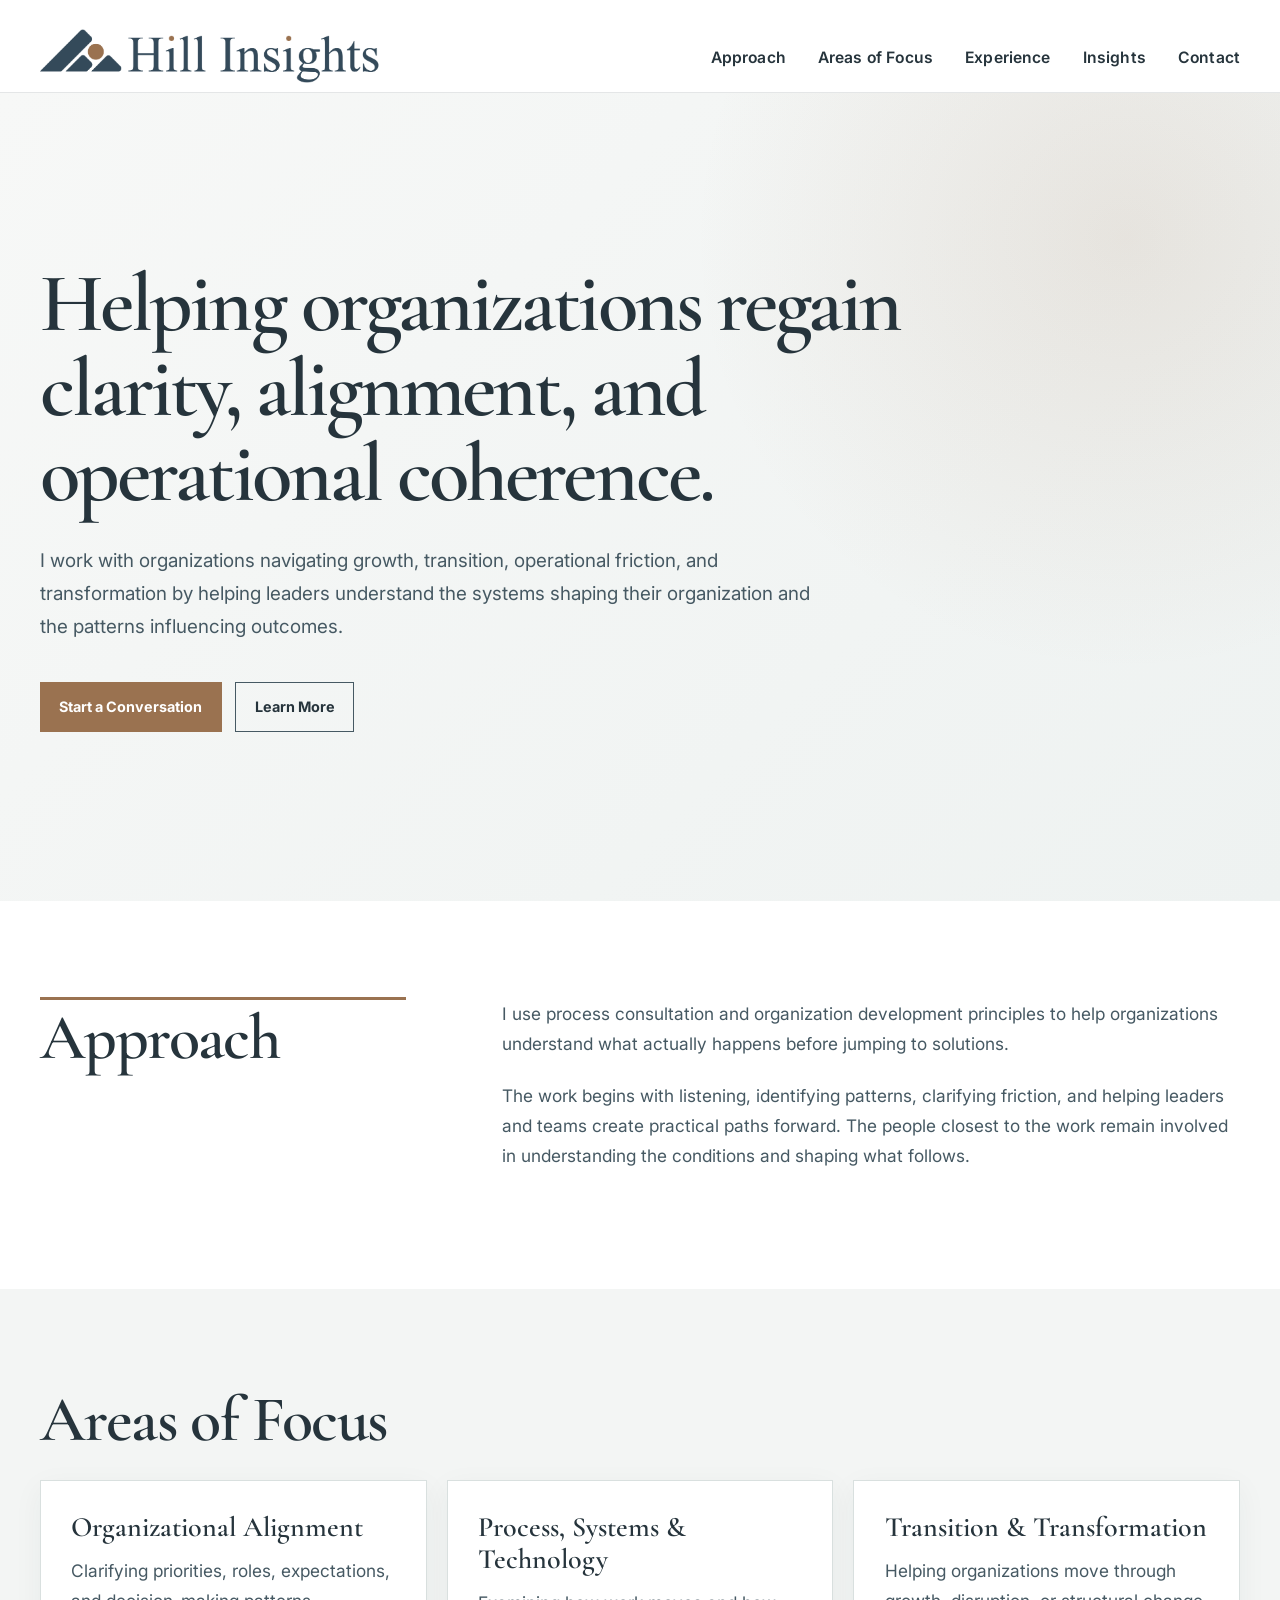
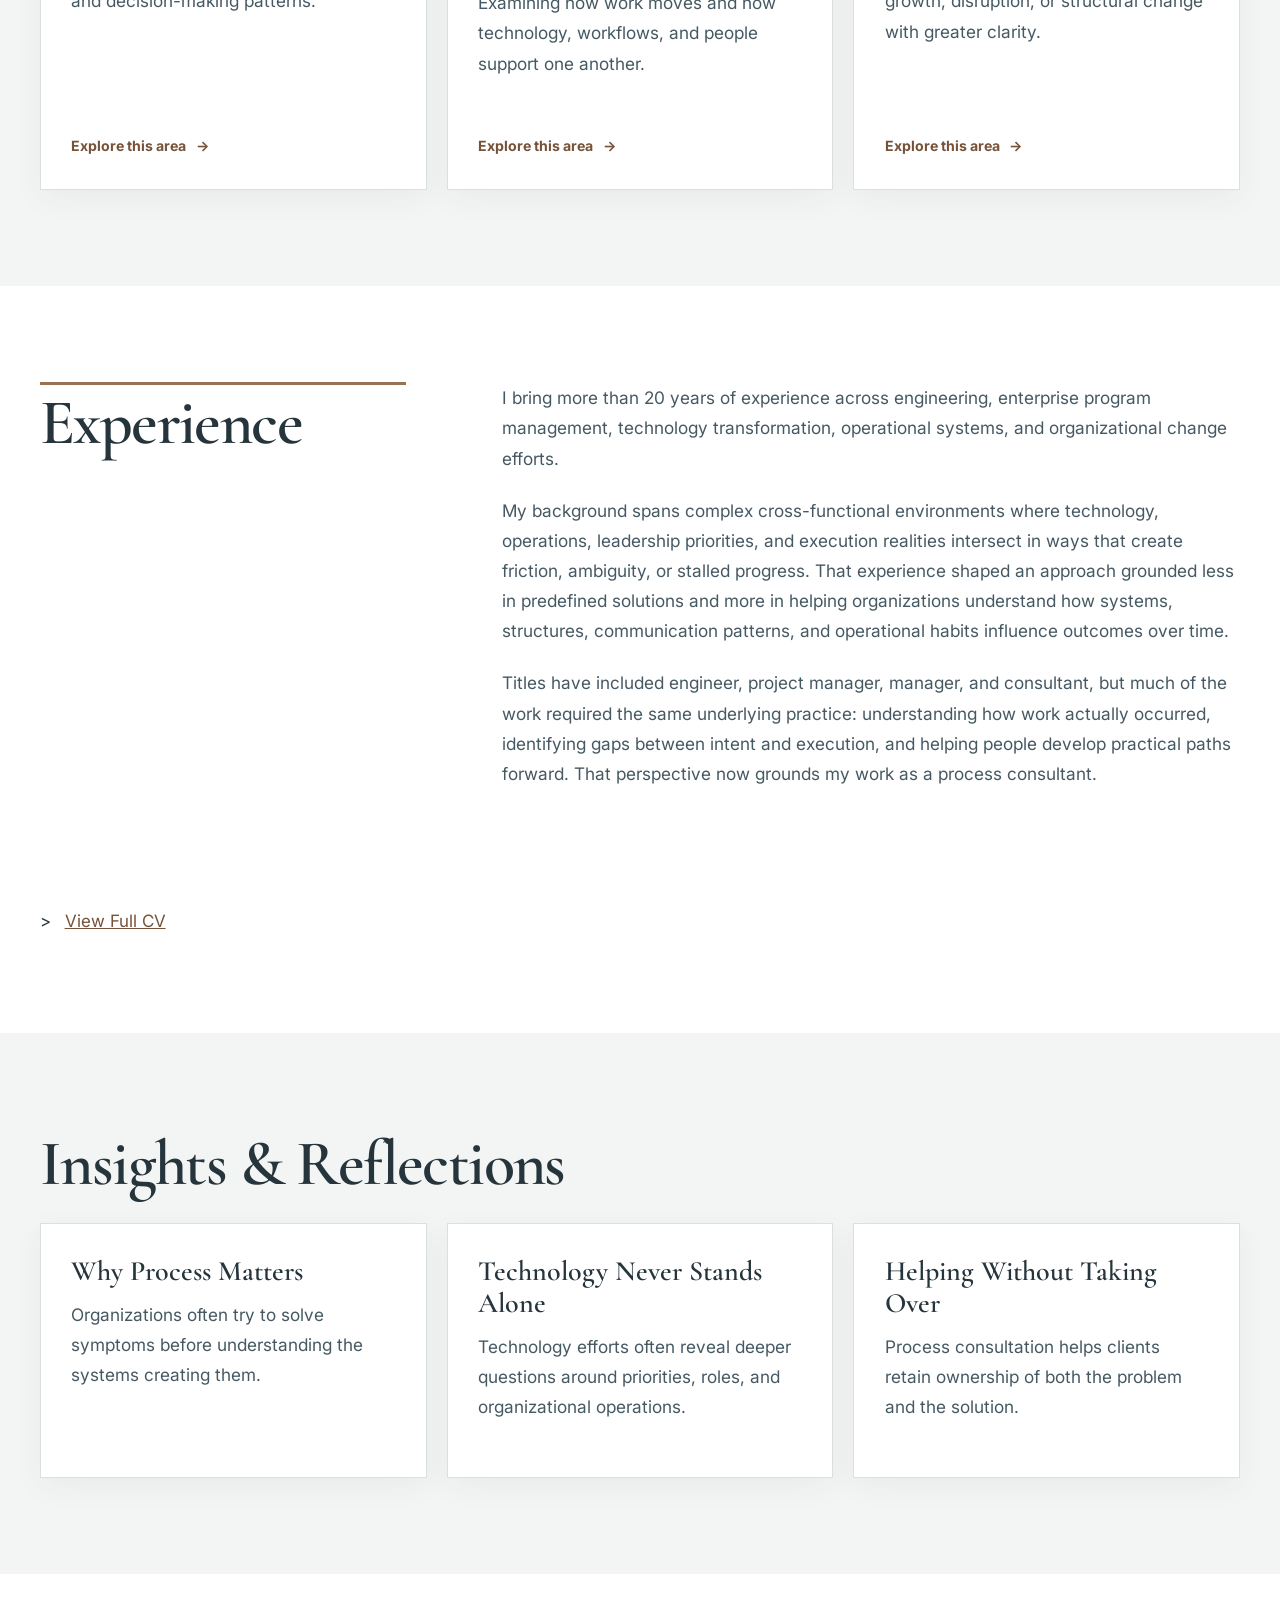
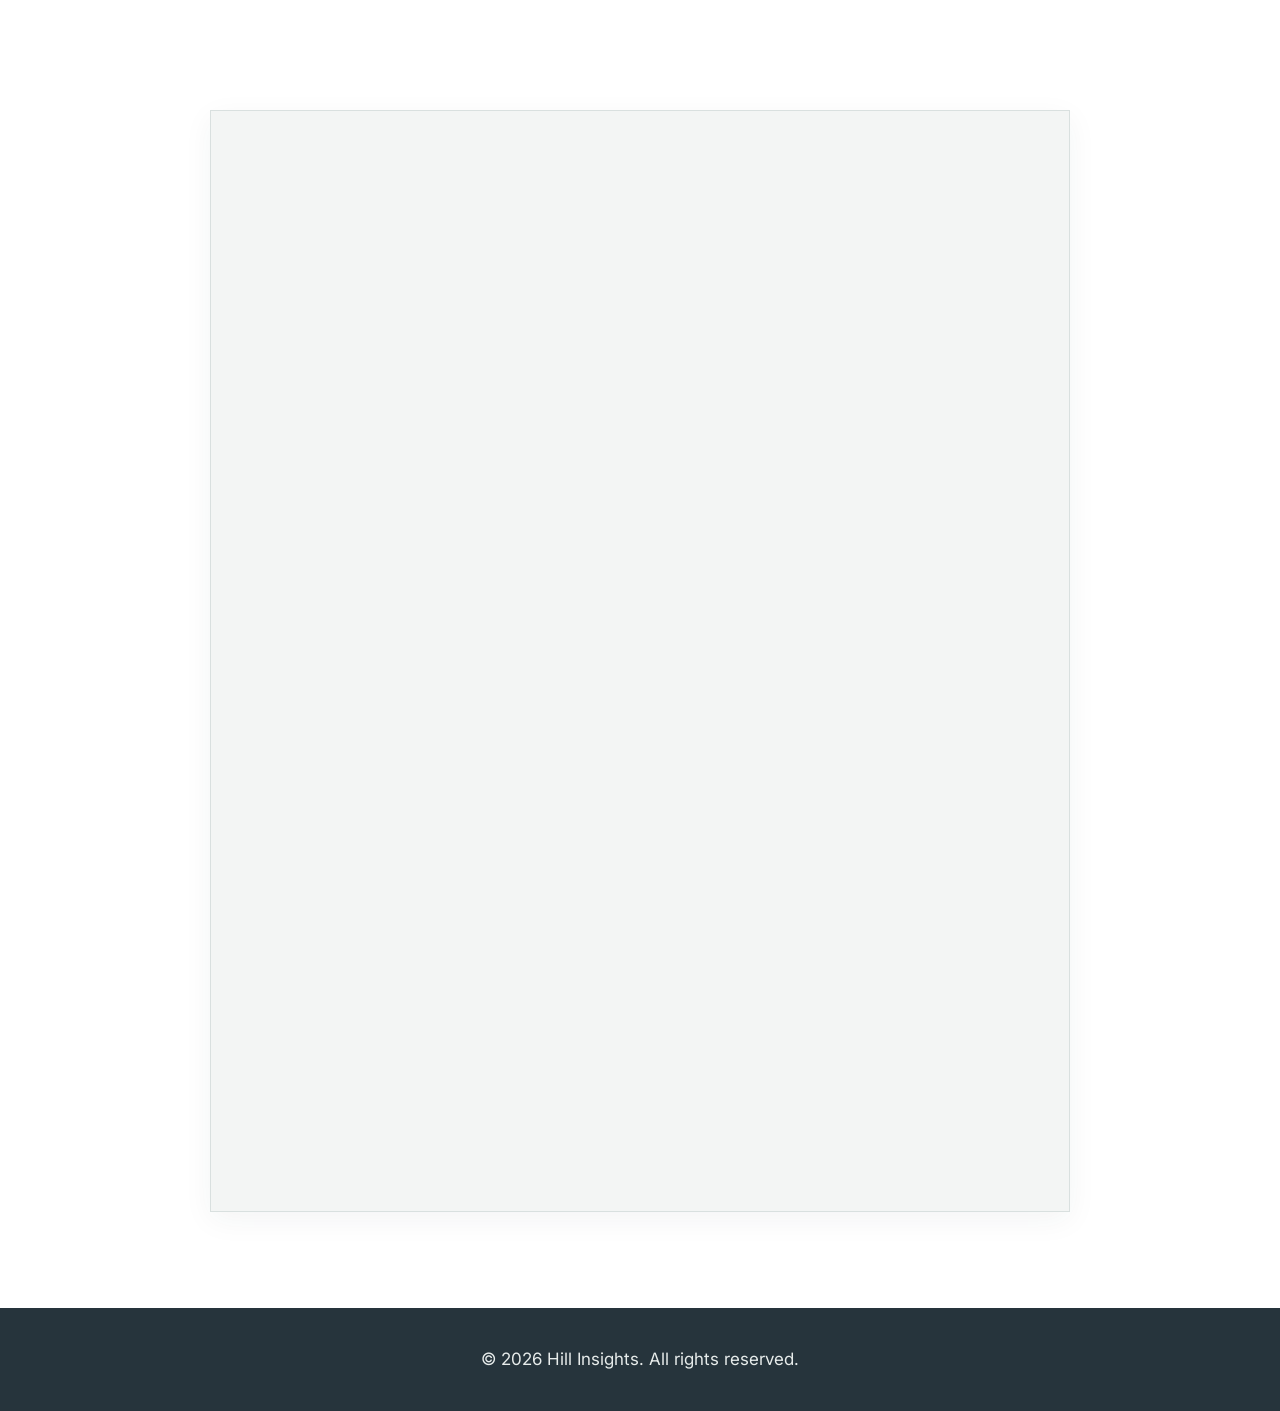
==== index.html @ 3ea10de1 "Update index.html updated buttons" ====
<!DOCTYPE html>
<html lang="en">
<head>
  <meta charset="UTF-8" />
  <meta name="viewport" content="width=device-width, initial-scale=1.0" />
  <title>Hill Insights</title>

  <!-- Fonts -->
  <link rel="preconnect" href="https://fonts.googleapis.com">
  <link rel="preconnect" href="https://fonts.gstatic.com" crossorigin>
  <link href="https://fonts.googleapis.com/css2?family=Inter:wght@300;400;500;600;700&family=Cormorant+Garamond:wght@500;600&display=swap" rel="stylesheet">
  <link rel="icon" type="image/png" href="favicon.png">
  <link rel="stylesheet" href="styles.css?v=20260813i" />
</head>
<body>

  <header class="site-header">
    <div class="container header-container">
      <a href="#top" class="brand">
        <img src="LogoSlate.png" alt="Hill Insights Logo" class="brand-logo">
      </a>

      <nav class="site-nav">
        <a href="#approach">Approach</a>
        <a href="areas-of-focus.html">Areas of Focus</a>
        <a href="#experience">Experience</a>
        <a href="#insights">Insights</a>
        <a href="#contact">Contact</a>
      </nav>
    </div>
  </header>

  <main id="top">

    <section class="hero-section">
      <div class="container hero-content">

        <h1>
          Helping organizations regain clarity, alignment, and operational coherence.
        </h1>

        <p class="hero-text">
          I work with organizations navigating growth, transition,
          operational friction, and transformation by helping leaders understand
          the systems shaping their organization and the patterns influencing outcomes.
        </p>

        <div class="hero-buttons">
          <a href="#contact" class="button-primary">Start a Conversation</a>
          <a href="#experience" class="button-secondary">Learn More</a>
        </div>

      </div>
    </section>

    <section id="approach" class="content-section">
      <div class="container editorial-section">
        <div class="editorial-heading">
          <h2>Approach</h2>
        </div>

        <div class="editorial-copy">
          <p class="editorial-lede">
            I use process consultation and organization development principles
            to help organizations understand what actually happens before jumping to solutions.
          </p>
          <p>
            The work begins with listening, identifying patterns, clarifying friction,
            and helping leaders and teams create practical paths forward. The people closest
            to the work remain involved in understanding the conditions and shaping what follows.
          </p>
        </div>
      </div>
    </section>

    <section id="focus" class="content-section muted-section">
      <div class="container">

        <h2>Areas of Focus</h2>

        <div class="card-grid focus-card-grid">

          <a class="info-card focus-card" href="areas-of-focus.html#organizational-alignment">
            <h3>Organizational Alignment</h3>
            <p>
              Clarifying priorities, roles, expectations,
              and decision-making patterns.
            </p>
            <span class="card-link">Explore this area <span aria-hidden="true">→</span></span>
          </a>

          <a class="info-card focus-card" href="areas-of-focus.html#process-systems-technology">
            <h3>Process, Systems & Technology</h3>
            <p>
              Examining how work moves and how technology,
              workflows, and people support one another.
            </p>
            <span class="card-link">Explore this area <span aria-hidden="true">→</span></span>
          </a>

          <a class="info-card focus-card" href="areas-of-focus.html#transition-transformation">
            <h3>Transition & Transformation</h3>
            <p>
              Helping organizations move through growth, disruption,
              or structural change with greater clarity.
            </p>
            <span class="card-link">Explore this area <span aria-hidden="true">→</span></span>
          </a>

        </div>
      </div>
    </section>

    <section id="experience" class="content-section">
      <div class="container editorial-section">
        <div class="editorial-heading">
          <h2>Experience</h2>
        </div>

        <div class="editorial-copy">
          <p class="editorial-lede">
            I bring more than 20 years of experience across engineering, enterprise
            program management, technology transformation, operational systems, and organizational change efforts.
          </p>
          <p>
            My background spans complex cross-functional environments where technology,
            operations, leadership priorities, and execution realities intersect in ways
            that create friction, ambiguity, or stalled progress. That experience shaped an
            approach grounded less in predefined solutions and more in helping organizations
            understand how systems, structures, communication patterns, and operational habits
            influence outcomes over time.
          </p>
          <p>
            Titles have included engineer, project manager, manager, and consultant, but much
            of the work required the same underlying practice: understanding how work actually
            occurred, identifying gaps between intent and execution, and helping people develop
            practical paths forward. That perspective now grounds my work
            as a process consultant.
          </p>
        </div>
          <div class="hero-buttons">
            ><a class="button secondary" href="cv.html">View Full CV</a>
          </div>
      </div>
    </section>

    <section id="insights" class="content-section muted-section">
      <div class="container">

        <h2>Insights & Reflections</h2>

        <div class="card-grid">

          <article class="info-card">
            <h3>Why Process Matters</h3>
            <p>
              Organizations often try to solve symptoms before understanding
              the systems creating them.
            </p>
          </article>

          <article class="info-card">
            <h3>Technology Never Stands Alone</h3>
            <p>
              Technology efforts often reveal deeper questions around priorities,
              roles, and organizational operations.
            </p>
          </article>

          <article class="info-card">
            <h3>Helping Without Taking Over</h3>
            <p>
              Process consultation helps clients retain ownership
              of both the problem and the solution.
            </p>
          </article>

        </div>
      </div>
    </section>

<section id="contact" class="content-section">
  <div class="container narrow-container">

<div class="form-embed-wrapper">

  <iframe
    src="https://forms.cloud.microsoft/Pages/ResponsePage.aspx?id=5L3J0kutukyEr48HLTpe3NbESg7yGsNCuAmA4YmdHu1UQ1M5Sk5CWkE3MzJKMDk3TVdWOTUzVVcyWi4u&embed=true"
    width="100%"
    height="1100"
    frameborder="0"
    marginwidth="0"
    marginheight="0"
    style="border: none;"
    allowfullscreen
    webkitallowfullscreen
    mozallowfullscreen
    msallowfullscreen
    loading="lazy">
  </iframe>

</div>

  </div>
</section>

  </main>

  <footer class="site-footer">
    <div class="container footer-container">
      <p>© 2026 Hill Insights. All rights reserved.</p>
    </div>
  </footer>

</body>
</html>
---- styles.css ----
:root {
  --ink: #26343c;
  --slate: #465963;
  --soft: #71838b;
  --paper: #ffffff;
  --mist: #f3f5f4;
  --warm: #f7f5f1;
  --line: #d9e0df;
  --accent: #9a7250;
  --accent-dark: #765238;
  --max: 1200px;
}

* { box-sizing: border-box; margin: 0; padding: 0; }
html { scroll-behavior: smooth; }
body { color: var(--ink); background: var(--paper); font: 17px/1.75 Inter, Arial, sans-serif; }\np { color: var(--slate); }
img { max-width: 100%; }
a { color: var(--accent-dark); }
a:hover, a:focus-visible { color: var(--accent); }
.container { width: min(calc(100% - 5rem), var(--max)); margin: 0 auto; }
.narrow-container { max-width: 860px; }

.site-header {
  position: sticky;
  top: 0;
  z-index: 1000;
  border-bottom: 1px solid rgba(38, 52, 60, 0.12);
  background: rgba(255, 255, 255, 0.96);
  backdrop-filter: blur(10px);
}
.header-container { display: flex; min-height: 92px; align-items: center; justify-content: space-between; gap: 2rem; }
.header-container > .brand,
.header-container > .site-nav { transform: translateY(12px); }
.brand { display: inline-flex; align-items: center; gap: 14px; color: var(--ink); text-decoration: none; }
.brand:hover, .brand:focus-visible { color: var(--ink); }
.brand-logo { width: 340px; height: auto; object-fit: contain; }
.site-nav { display: flex; flex-wrap: wrap; justify-content: flex-end; gap: 2rem; }
.site-nav a { color: var(--ink); font-size: 0.98rem; font-weight: 600; letter-spacing: 0.01em; text-decoration: none; }
.site-nav a:hover, .site-nav a:focus-visible, .site-nav a[aria-current="page"] { color: var(--accent); }

.hero-section {
  display: flex;
  min-height: calc(100vh - 92px);
  align-items: center;
  background: radial-gradient(circle at 88% 18%, rgba(154,114,80,.13), transparent 27rem), linear-gradient(135deg, #f7f8f7, #eef2f1);
}
.hero-content { width: min(calc(100% - 5rem), var(--max)); max-width: none; padding: 7rem 0; text-align: left; }
.hero-section h1, .focus-hero h1, .content-section h2, .focus-heading-column h2,
.focus-contact-content h2, .info-card h3, .focus-body-column h3 {
  color: var(--ink); font-family: "Cormorant Garamond", Georgia, serif;
}
.hero-section h1 { max-width: 950px; margin-bottom: 1.7rem; font-size: clamp(3.3rem, 6.5vw, 6rem); font-weight: 600; letter-spacing: -.035em; line-height: 1.02; }
.hero-text { max-width: 800px; margin-bottom: 2.4rem; color: var(--slate); font-size: 1.18rem; line-height: 1.75; }
.hero-buttons { display: flex; flex-wrap: wrap; gap: .85rem; }
.button-primary, .button-secondary {
  display: inline-flex; min-height: 48px; align-items: center; justify-content: center; padding: .72rem 1.15rem;
  border: 1px solid var(--accent); border-radius: 0; font-size: .9rem; font-weight: 700; text-decoration: none; transition: .2s ease;
}
.button-primary { color: #fff; background: var(--accent); }
.button-primary:hover, .button-primary:focus-visible { color: #fff; background: var(--accent-dark); transform: none; }
.button-secondary { border-color: var(--slate); color: var(--ink); background: transparent; }
.button-secondary:hover, .button-secondary:focus-visible { border-color: var(--accent); color: var(--accent-dark); }

.content-section { padding: 6rem 0; }
.muted-section { background: var(--mist); }
.content-section h2 { margin-bottom: 1.6rem; font-size: clamp(2.7rem, 5vw, 4.25rem); font-weight: 600; letter-spacing: -.025em; line-height: 1.08; }
.content-section p { margin-bottom: 1.5rem; color: var(--slate); font-size: 1.08rem; }
.editorial-section { display: grid; grid-template-columns: minmax(260px,.72fr) minmax(0,1.45fr); gap: 6rem; align-items: start; }
.editorial-heading { padding-top: .2rem; border-top: 3px solid var(--accent); }
.editorial-heading .section-label { margin: 1.25rem 0 .75rem; }
.editorial-heading h2 { margin-bottom: 0; }
.editorial-copy { max-width: 760px; padding-top: .1rem; }
.editorial-copy p { margin-bottom: 1.35rem; }
.editorial-copy .editorial-lede { color: var(--slate); font-size: 1.08rem; line-height: 1.75; }
.card-grid { display: grid; grid-template-columns: repeat(3, minmax(0,1fr)); gap: 1.25rem; }
.info-card { padding: 1.9rem; border: 1px solid var(--line); border-radius: 0; background: #fff; box-shadow: 0 8px 28px rgba(38,52,60,.05); transition: .2s ease; }
.info-card:hover { border-color: var(--accent); box-shadow: 0 14px 34px rgba(38,52,60,.1); transform: translateY(-4px); }
.info-card h3 { margin-bottom: .8rem; font-size: 1.75rem; font-weight: 600; line-height: 1.15; }
.focus-card { display: flex; min-height: 310px; flex-direction: column; color: var(--ink); text-decoration: none; }
.focus-card:hover, .focus-card:focus-visible { color: var(--ink); }
.focus-card p { margin-bottom: 1.5rem; }
.card-link { display: inline-flex; align-items: center; gap: .6rem; margin-top: auto; color: var(--accent-dark); font-size: .88rem; font-weight: 700; }
.focus-card .card-link span { transition: transform .2s ease; }
.focus-card:hover .card-link span, .focus-card:focus-visible .card-link span { transform: translateX(5px); }
.focus-card:focus-visible, .focus-jump-nav a:focus-visible { outline: 3px solid var(--accent); outline-offset: 4px; }
.form-embed-wrapper { margin-top: 2.5rem; overflow: hidden; border: 1px solid var(--line); border-radius: 0; background: var(--mist); box-shadow: 0 8px 28px rgba(38,52,60,.05); }
.form-embed-wrapper iframe { display: block; width: 100%; border: 0; }
.site-footer { padding: 2.3rem 0; color: #e7eceb; background: var(--ink); }
.footer-container { text-align: center; }
.site-footer p { margin: 0; color: inherit; }

/* Areas of Focus */
.focus-page { background: var(--paper); }
.focus-hero { padding: 7.25rem 0 0; background: radial-gradient(circle at 88% 18%, rgba(154,114,80,.13), transparent 27rem), linear-gradient(135deg, #f7f8f7, #eef2f1); }
.focus-hero-grid { display: grid; grid-template-columns: minmax(0,1.65fr) minmax(280px,.75fr); gap: 5rem; align-items: end; padding-bottom: 5.25rem; }
.section-label { margin-bottom: 1rem; color: var(--accent-dark); font-size: .76rem; font-weight: 700; letter-spacing: .16em; text-transform: uppercase; }
.focus-hero h1 { max-width: 900px; margin-bottom: 1.6rem; font-size: clamp(3.3rem, 7vw, 6.2rem); font-weight: 600; letter-spacing: -.035em; line-height: .98; }
.focus-hero-text { max-width: 800px; color: var(--slate); font-size: 1.18rem; line-height: 1.8; }
.focus-intro-card { padding: 2rem; border: 1px solid var(--line); border-top: 3px solid var(--accent); border-radius: 0; background: rgba(255,255,255,.82); box-shadow: 0 8px 28px rgba(38,52,60,.06); }
.focus-intro-card p:last-child { margin-bottom: 0; color: var(--slate); font-size: 1rem; line-height: 1.75; }
.focus-jump-nav { display: grid; grid-template-columns: repeat(3,1fr); border-top: 1px solid var(--line); }
.focus-jump-nav a { display: flex; min-height: 96px; align-items: center; gap: 1rem; padding: 1.35rem 1.7rem; border-right: 1px solid var(--line); color: var(--ink); font-size: .9rem; font-weight: 700; line-height: 1.35; text-decoration: none; transition: background .2s ease; }
.focus-jump-nav a:last-child { border-right: 0; }
.focus-jump-nav a:hover, .focus-jump-nav a:focus-visible { color: var(--accent-dark); background: rgba(255,255,255,.7); }
.focus-jump-nav span { color: var(--accent-dark); font-size: .72rem; letter-spacing: .1em; }
.confidentiality-strip { padding: 3.4rem 0; background: var(--ink); color: #e7eceb; }
.confidentiality-content { display: grid; grid-template-columns: 220px minmax(0,1fr); gap: 3.75rem; }
.confidentiality-content .section-label { color: #c49b78; }
.confidentiality-content p { margin-bottom: 0; color: #e7eceb; }
.confidentiality-content p:last-child { max-width: 820px; font-size: .98rem; line-height: 1.75; }
.focus-detail-section { padding: 7.5rem 0; scroll-margin-top: 92px; }
.alternate-section { background: var(--mist); }
.transformation-section { background: radial-gradient(circle at 10% 45%, rgba(154,114,80,.07), transparent 25rem), var(--paper); }
.focus-detail-grid { display: grid; grid-template-columns: minmax(280px,.82fr) minmax(0,1.45fr); gap: 6rem; align-items: start; }
.focus-heading-column { position: sticky; top: 126px; }
.focus-number { margin-bottom: 1rem; color: var(--accent-dark); font-size: .78rem; font-weight: 700; letter-spacing: .16em; }
.focus-heading-column h2 { margin-bottom: 1.4rem; font-size: clamp(2.7rem,4.5vw,4.3rem); font-weight: 600; letter-spacing: -.03em; line-height: 1.04; }
.focus-summary { max-width: 430px; color: var(--slate); font-size: 1.1rem; line-height: 1.72; }
.focus-body-column > h3, .practice-example h3 { margin-bottom: 1rem; font-size: 1.85rem; font-weight: 600; line-height: 1.25; }
.focus-body-column > p { margin-bottom: 1.6rem; color: var(--slate); font-size: 1.06rem; line-height: 1.85; }
.experience-panel { margin-bottom: 3.4rem; padding: 1.7rem 2rem; border-left: 4px solid var(--accent); background: var(--mist); }
.alternate-section .experience-panel { background: #fff; }
.experience-panel p:last-child { margin-bottom: 0; color: var(--slate); font-size: 1.06rem; line-height: 1.75; }
.practice-example { margin-top: 3.3rem; padding: 2.25rem; border: 1px solid var(--line); border-top: 3px solid var(--accent); background: #fff; box-shadow: 0 8px 28px rgba(38,52,60,.06); }
.alternate-section .practice-example { background: var(--warm); }
.practice-example p:last-child { margin-bottom: 0; color: var(--slate); line-height: 1.8; }
.method-list { display: flex; flex-wrap: wrap; gap: .65rem; margin-top: 1.7rem; padding: 0; list-style: none; }
.method-list li { padding: .45rem .7rem; border: 1px solid var(--line); border-radius: 0; color: var(--slate); background: transparent; font-size: .79rem; font-weight: 700; }
.focus-contact-section { padding: 6.5rem 0; background: radial-gradient(circle at 88% 18%, rgba(154,114,80,.13), transparent 27rem), linear-gradient(135deg,#f7f8f7,#eef2f1); }
.focus-contact-content { max-width: 920px; }
.focus-contact-content h2 { margin-bottom: 2.2rem; font-size: clamp(2.7rem,5vw,4.5rem); font-weight: 600; letter-spacing: -.03em; line-height: 1.08; }

@media (max-width: 980px) {
  .container, .hero-content { width: min(calc(100% - 3rem), var(--max)); }
  .card-grid { grid-template-columns: repeat(2,minmax(0,1fr)); }
  .focus-hero-grid, .focus-detail-grid { grid-template-columns: 1fr; gap: 3.5rem; }
  .editorial-section { grid-template-columns: minmax(220px,.65fr) minmax(0,1.35fr); gap: 3.5rem; }
  .focus-heading-column { position: static; }
  .focus-heading-column h2, .focus-summary { max-width: 720px; }
}

@media (max-width: 760px) {
  .container, .hero-content { width: min(calc(100% - 2.5rem), var(--max)); }
  .header-container { align-items: flex-start; flex-direction: column; gap: 1.15rem; padding: 1rem 0; }
  .header-container > .brand,
  .header-container > .site-nav { transform: none; }
  .site-header { position: static; }
  .brand-logo { width: min(100%, 300px); height: auto; }
    .site-nav { justify-content: flex-start; gap: .75rem 1.15rem; }
  .site-nav a { font-size: .9rem; }
  .hero-section { min-height: auto; }
  .hero-content, .focus-hero { padding-top: 4.5rem; }
  .hero-content { padding-bottom: 4.5rem; }
  .content-section, .focus-detail-section { padding: 4.75rem 0; }
  .editorial-section { grid-template-columns: 1fr; gap: 1.5rem; }
  .editorial-heading { max-width: 100%; }
  .editorial-copy { max-width: none; }
  .card-grid, .focus-jump-nav, .confidentiality-content { grid-template-columns: 1fr; }
  .focus-card { min-height: 250px; }
  .focus-hero-grid { padding-bottom: 4rem; }
  .focus-jump-nav a { min-height: 74px; border-right: 0; border-bottom: 1px solid var(--line); }
  .focus-jump-nav a:last-child { border-bottom: 0; }
  .confidentiality-content { gap: .5rem; }
  .focus-detail-section { scroll-margin-top: 0; }
  .experience-panel, .practice-example { padding: 1.5rem; }
  .focus-contact-section { padding: 5rem 0; }
}
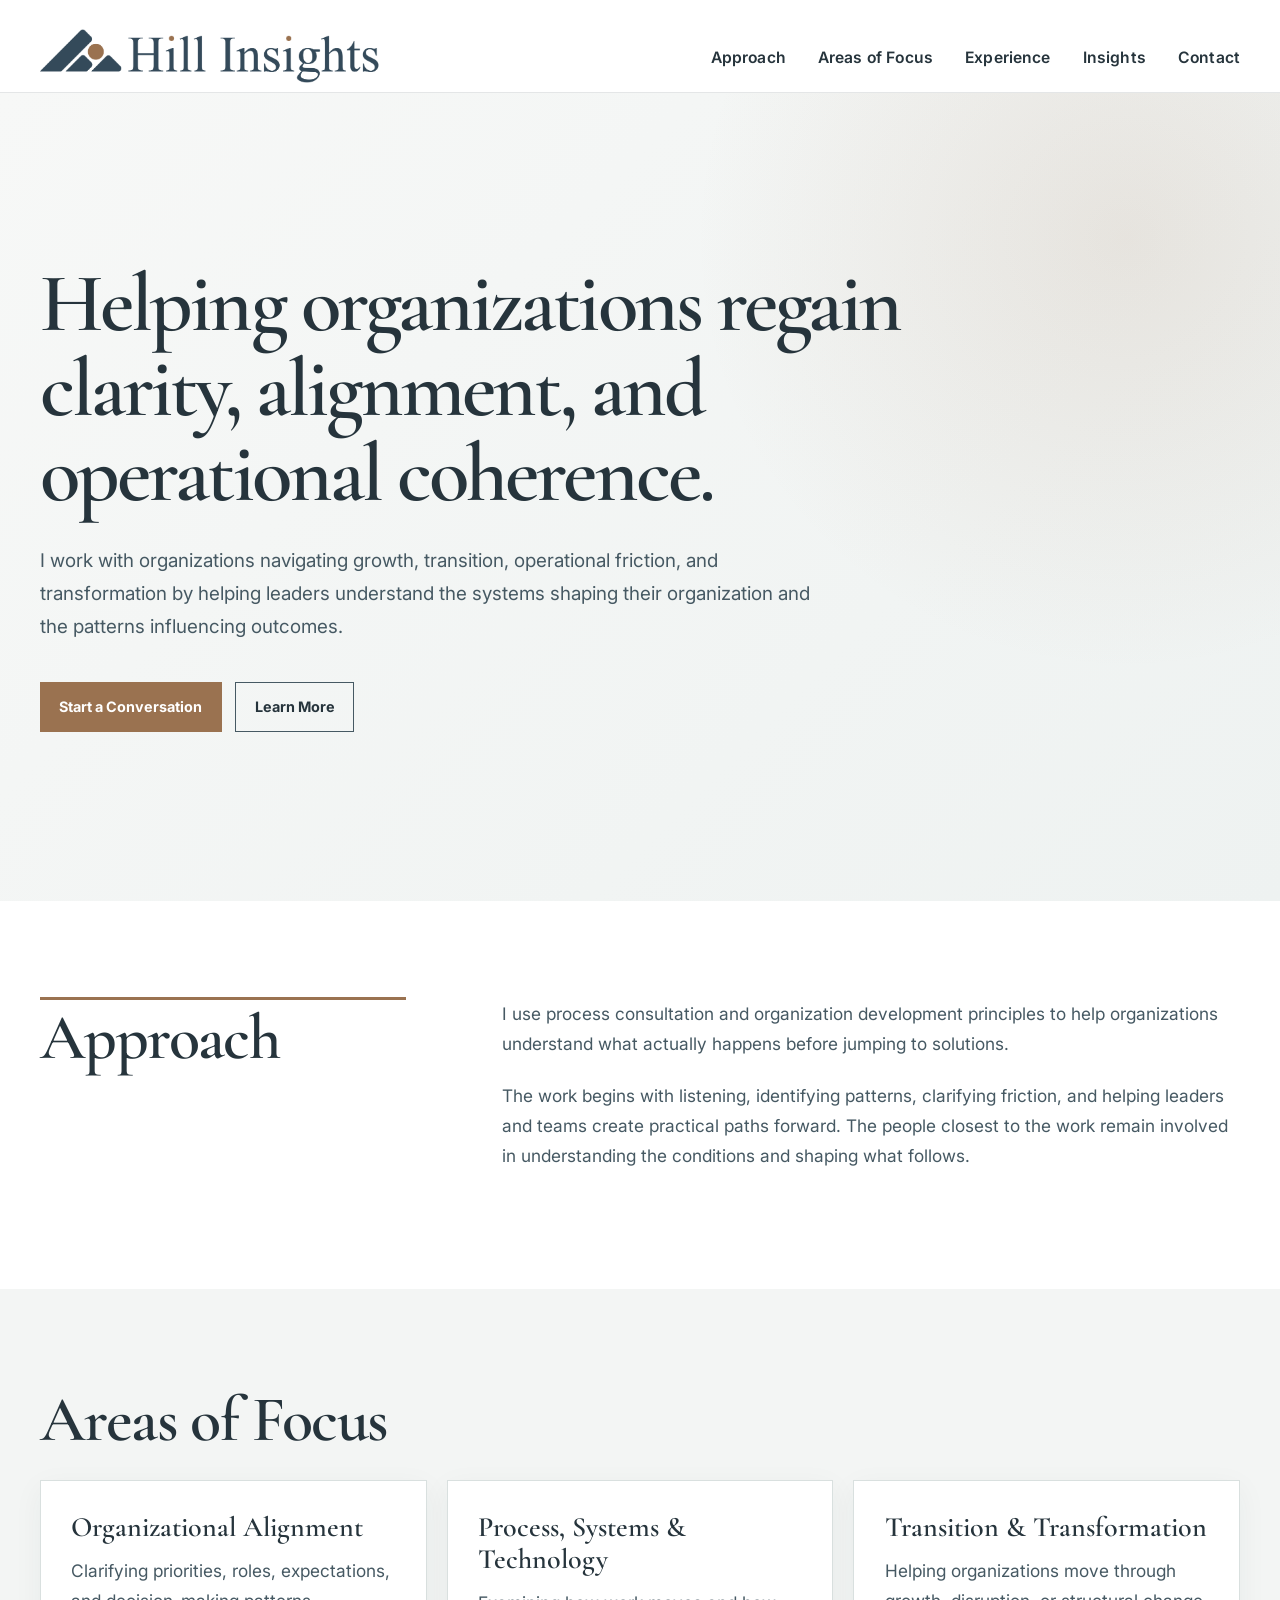
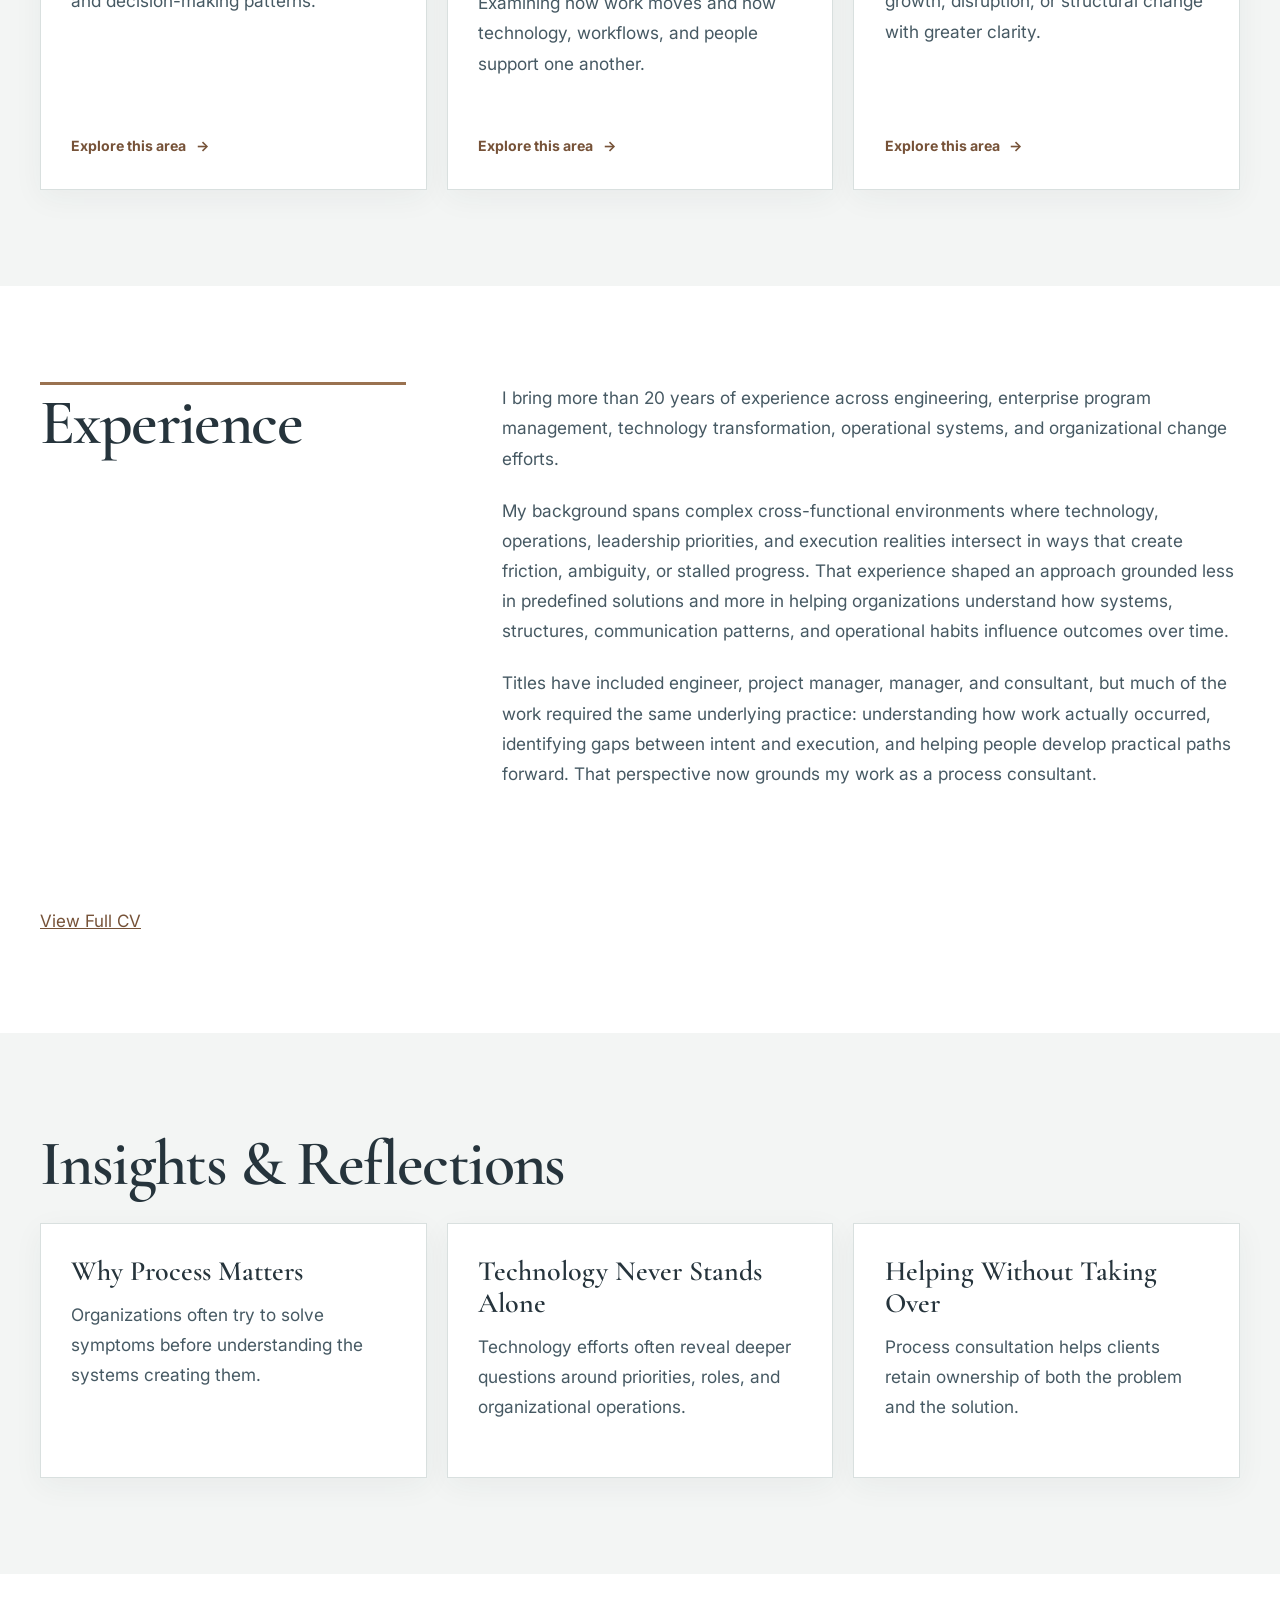
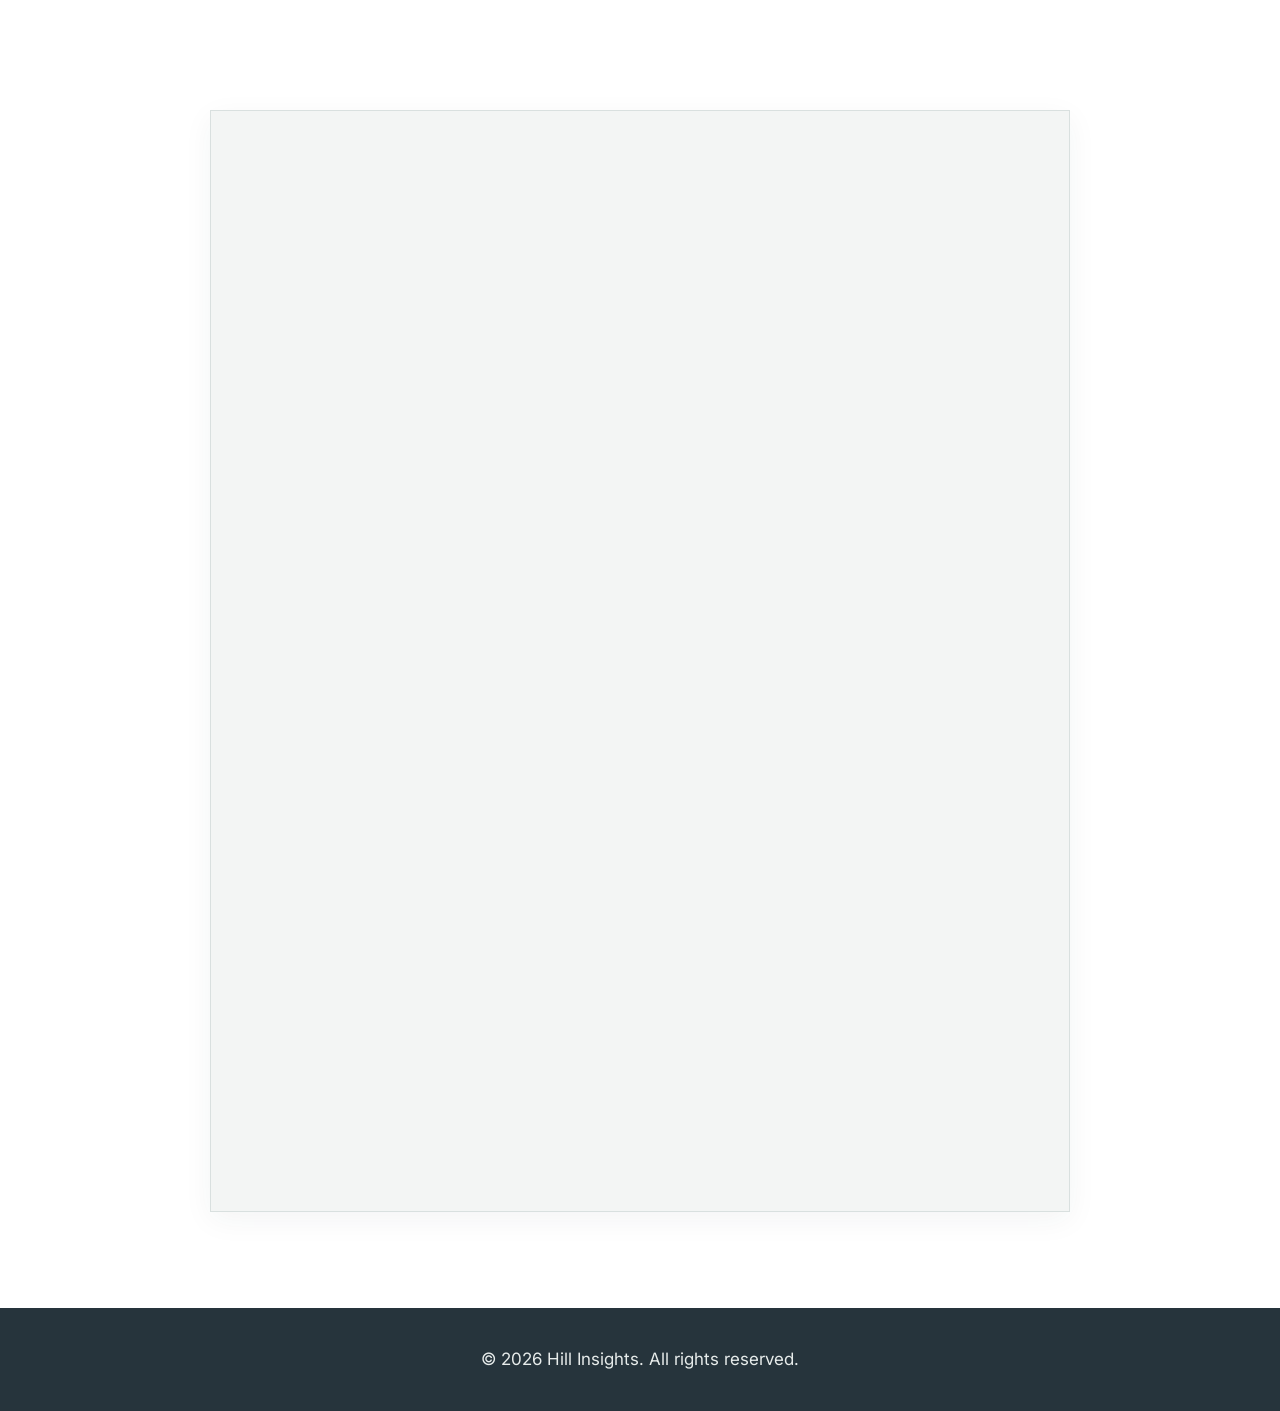
==== commit 7ee9599e: "Update index.html" ====
--- a/index.html
+++ b/index.html
@@ -139,7 +139,7 @@
           </p>
         </div>
           <div class="hero-buttons">
-            ><a class="button secondary" href="cv.html">View Full CV</a>
+            <a class="button secondary" href="cv.html">View Full CV</a>
           </div>
       </div>
     </section>
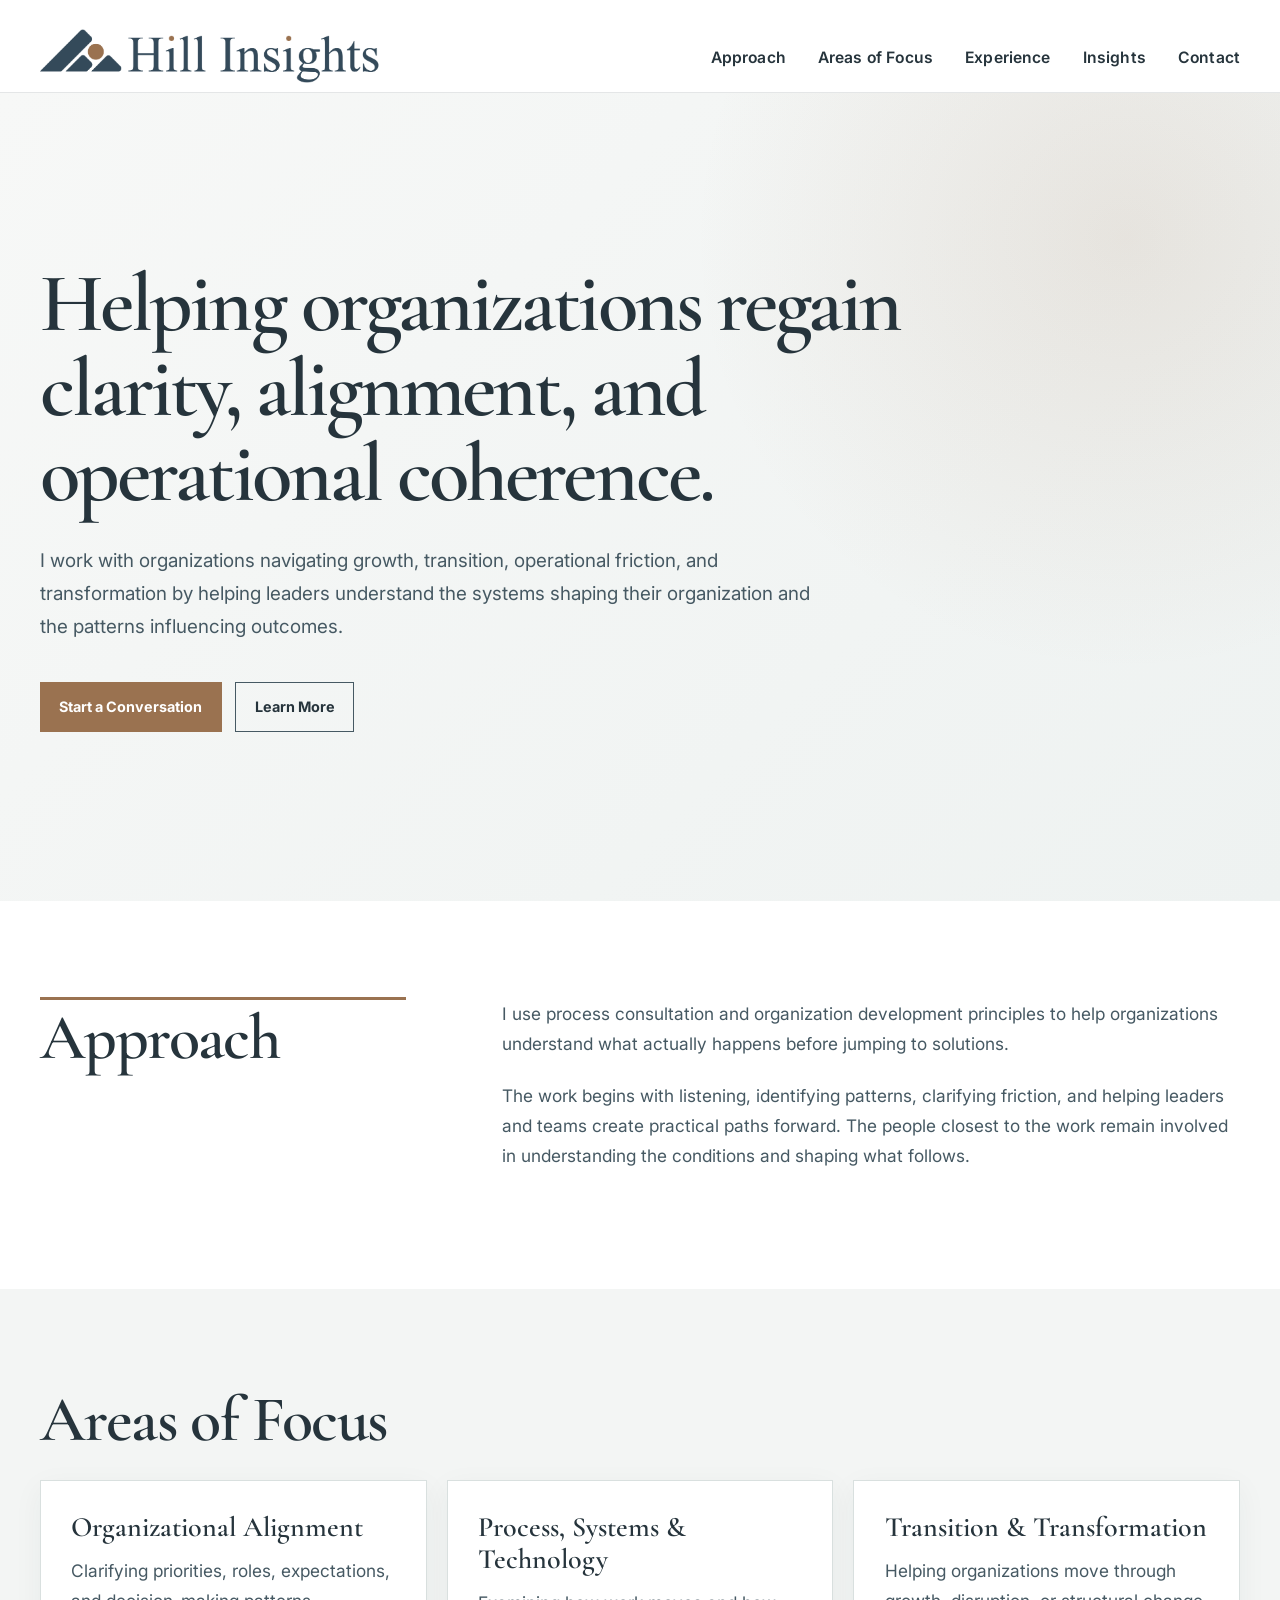
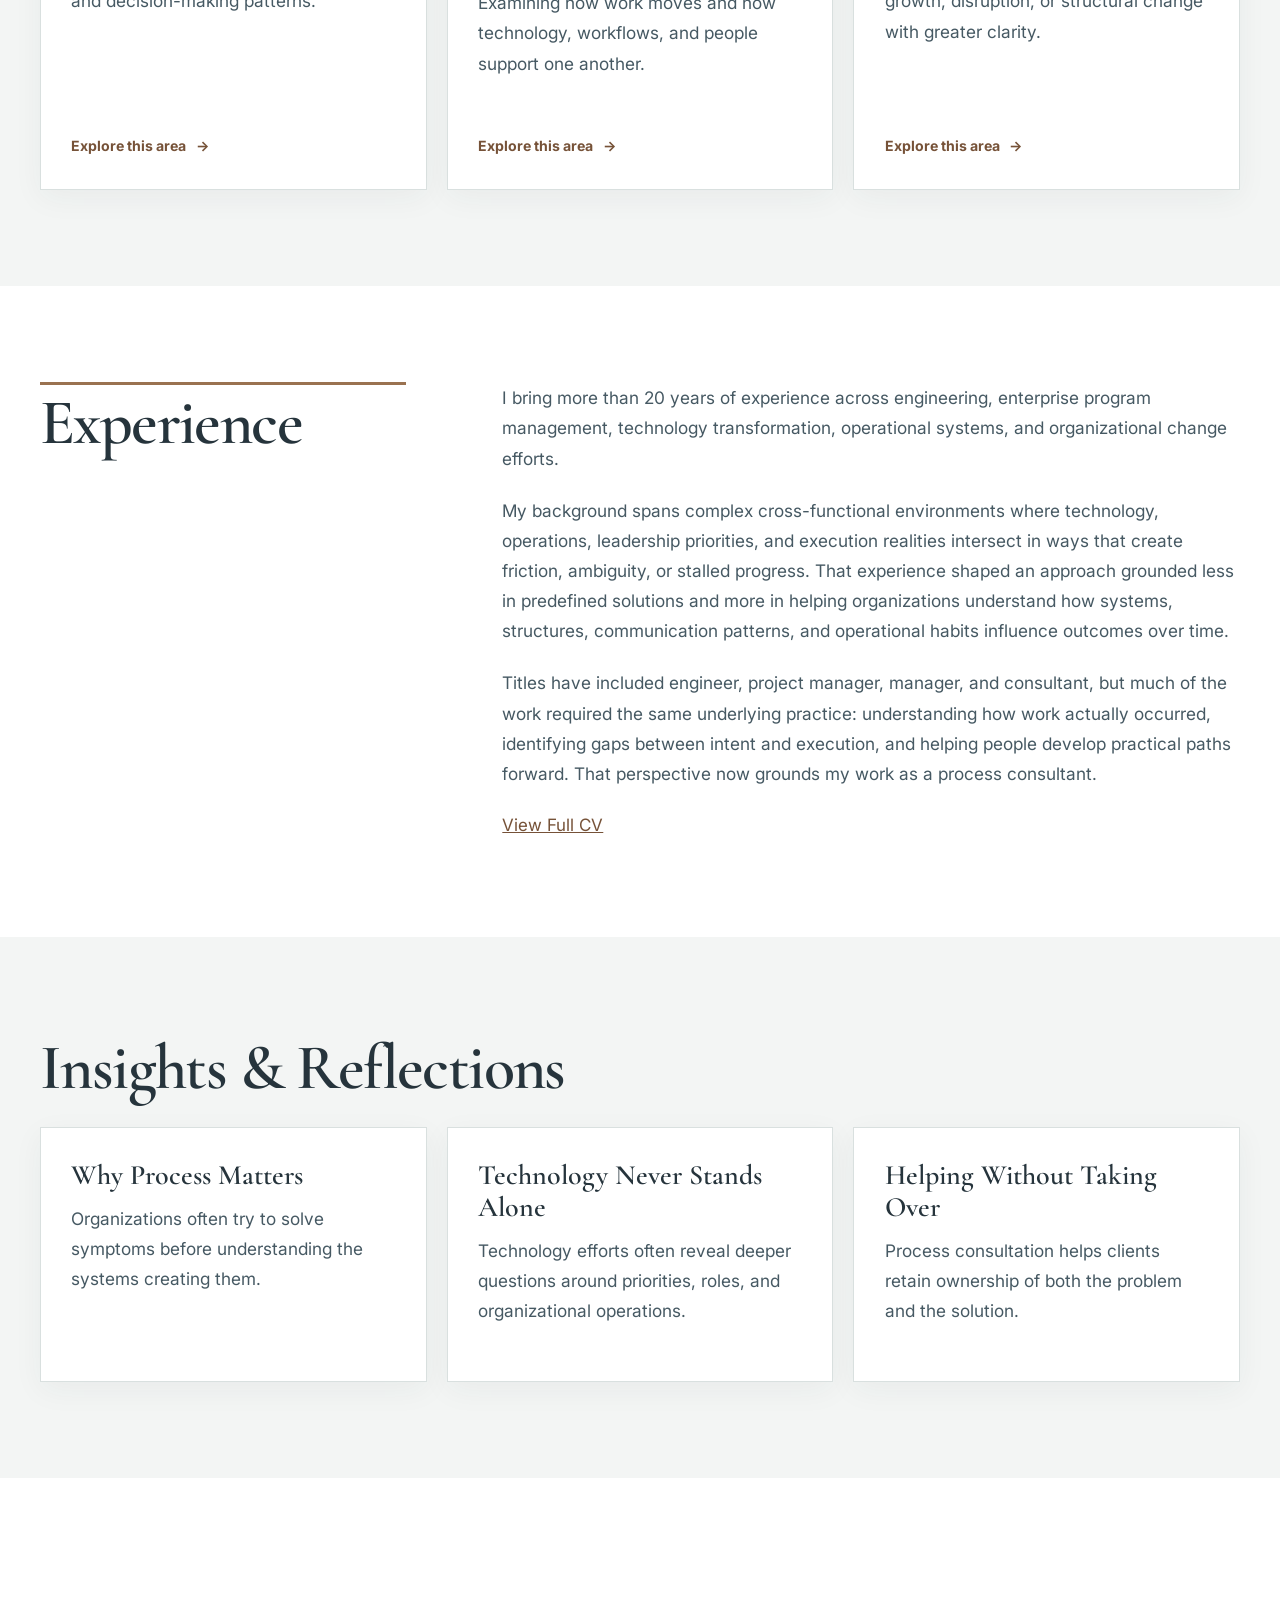
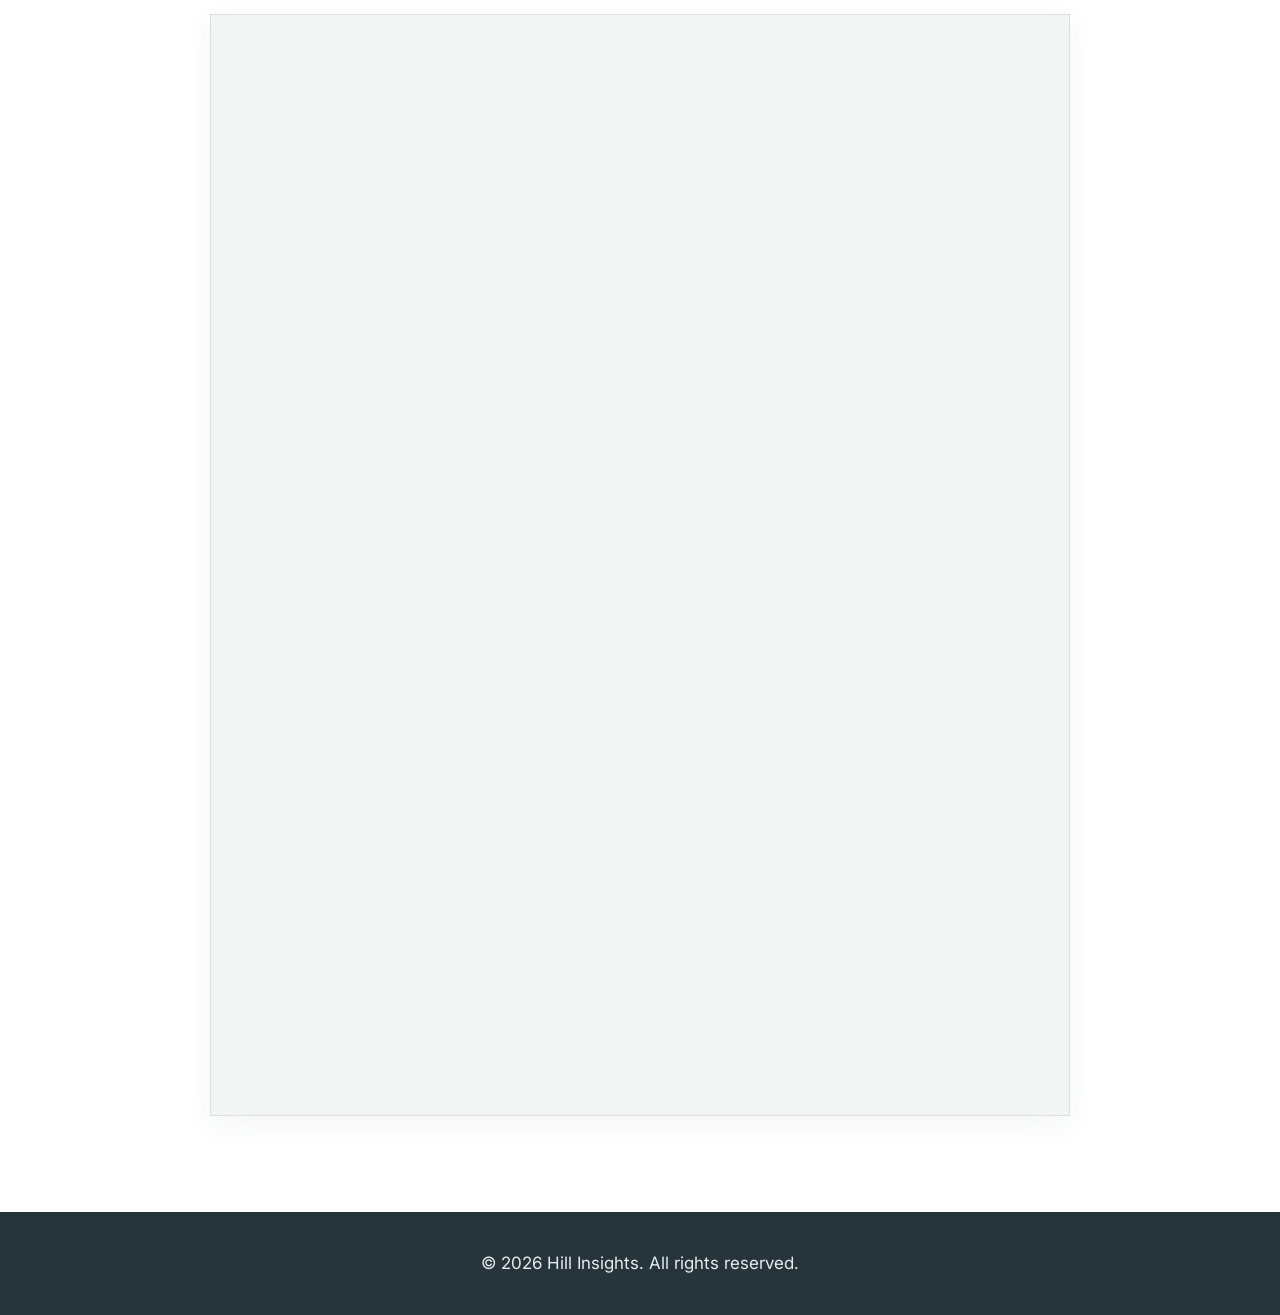
==== commit 40aa812f: "Update index.html" ====
--- a/index.html
+++ b/index.html
@@ -137,8 +137,6 @@
             practical paths forward. That perspective now grounds my work
             as a process consultant.
           </p>
-        </div>
-          <div class="hero-buttons">
             <a class="button secondary" href="cv.html">View Full CV</a>
           </div>
       </div>
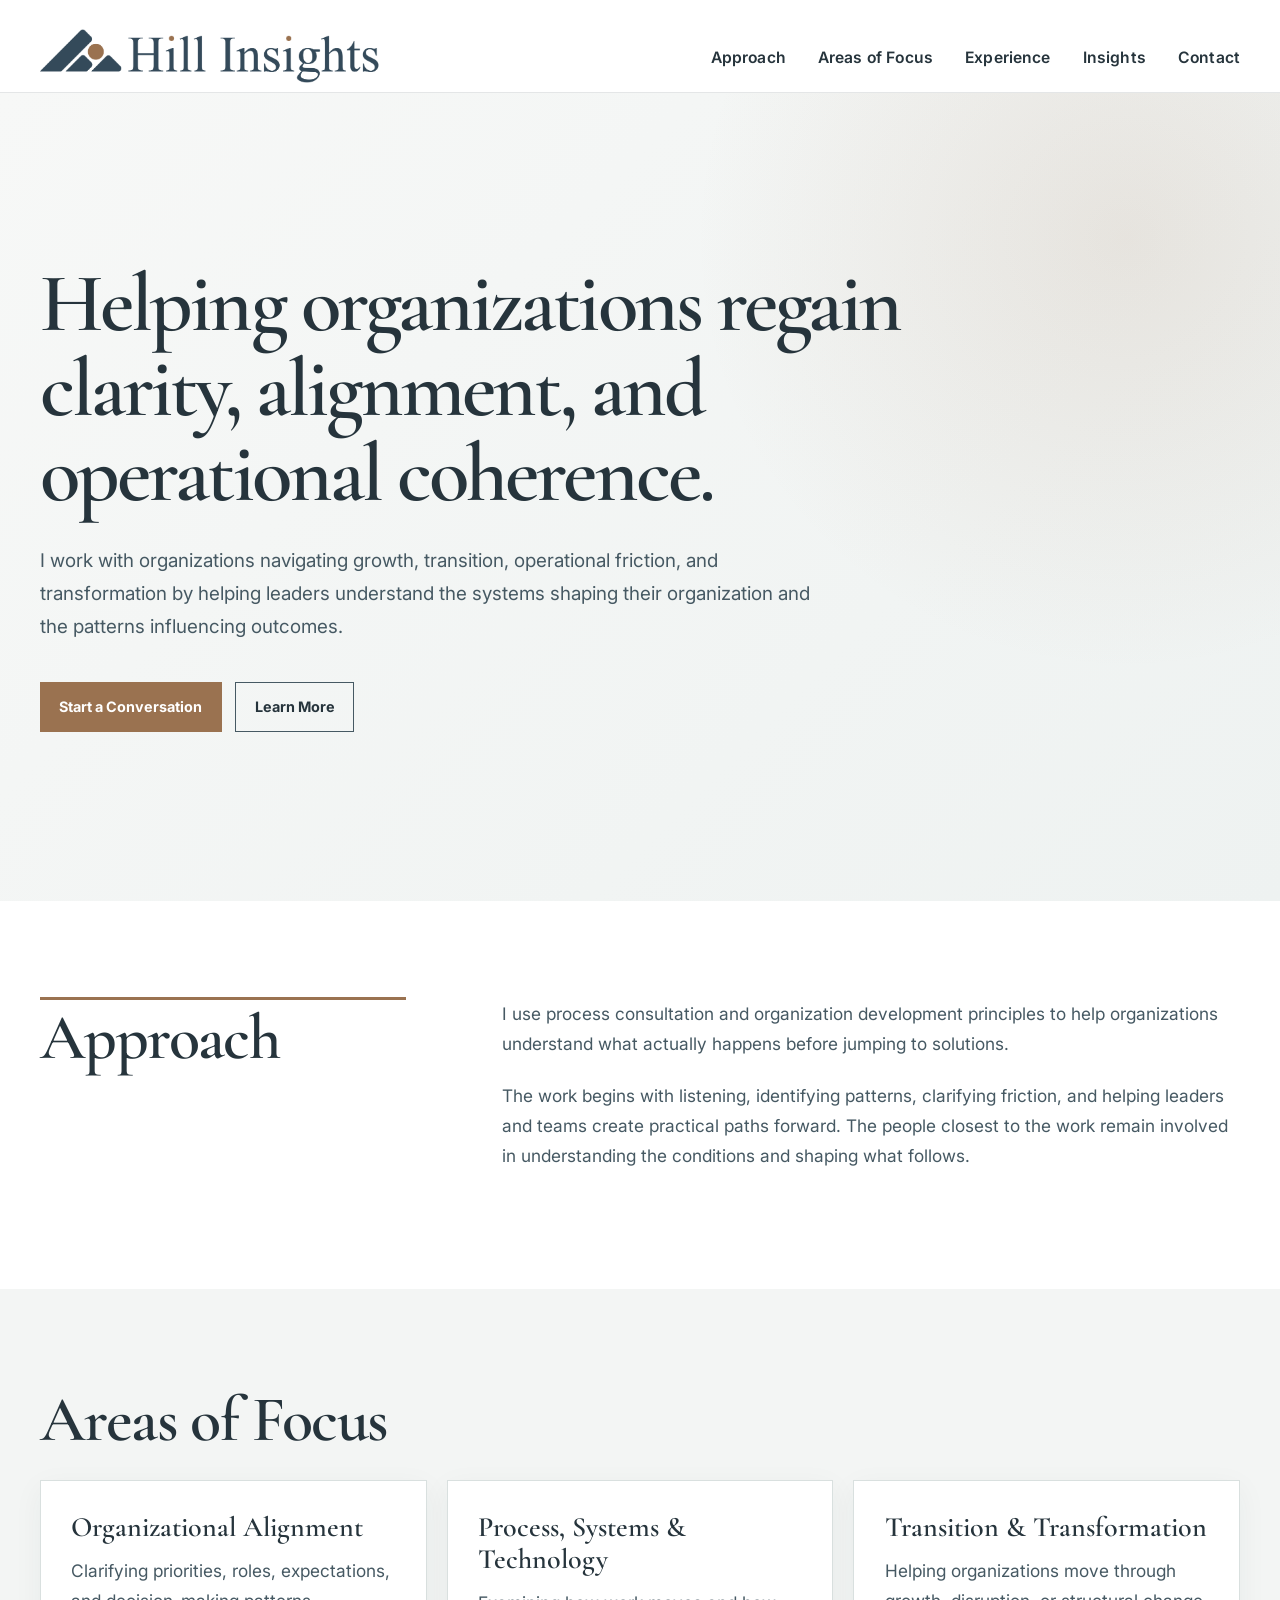
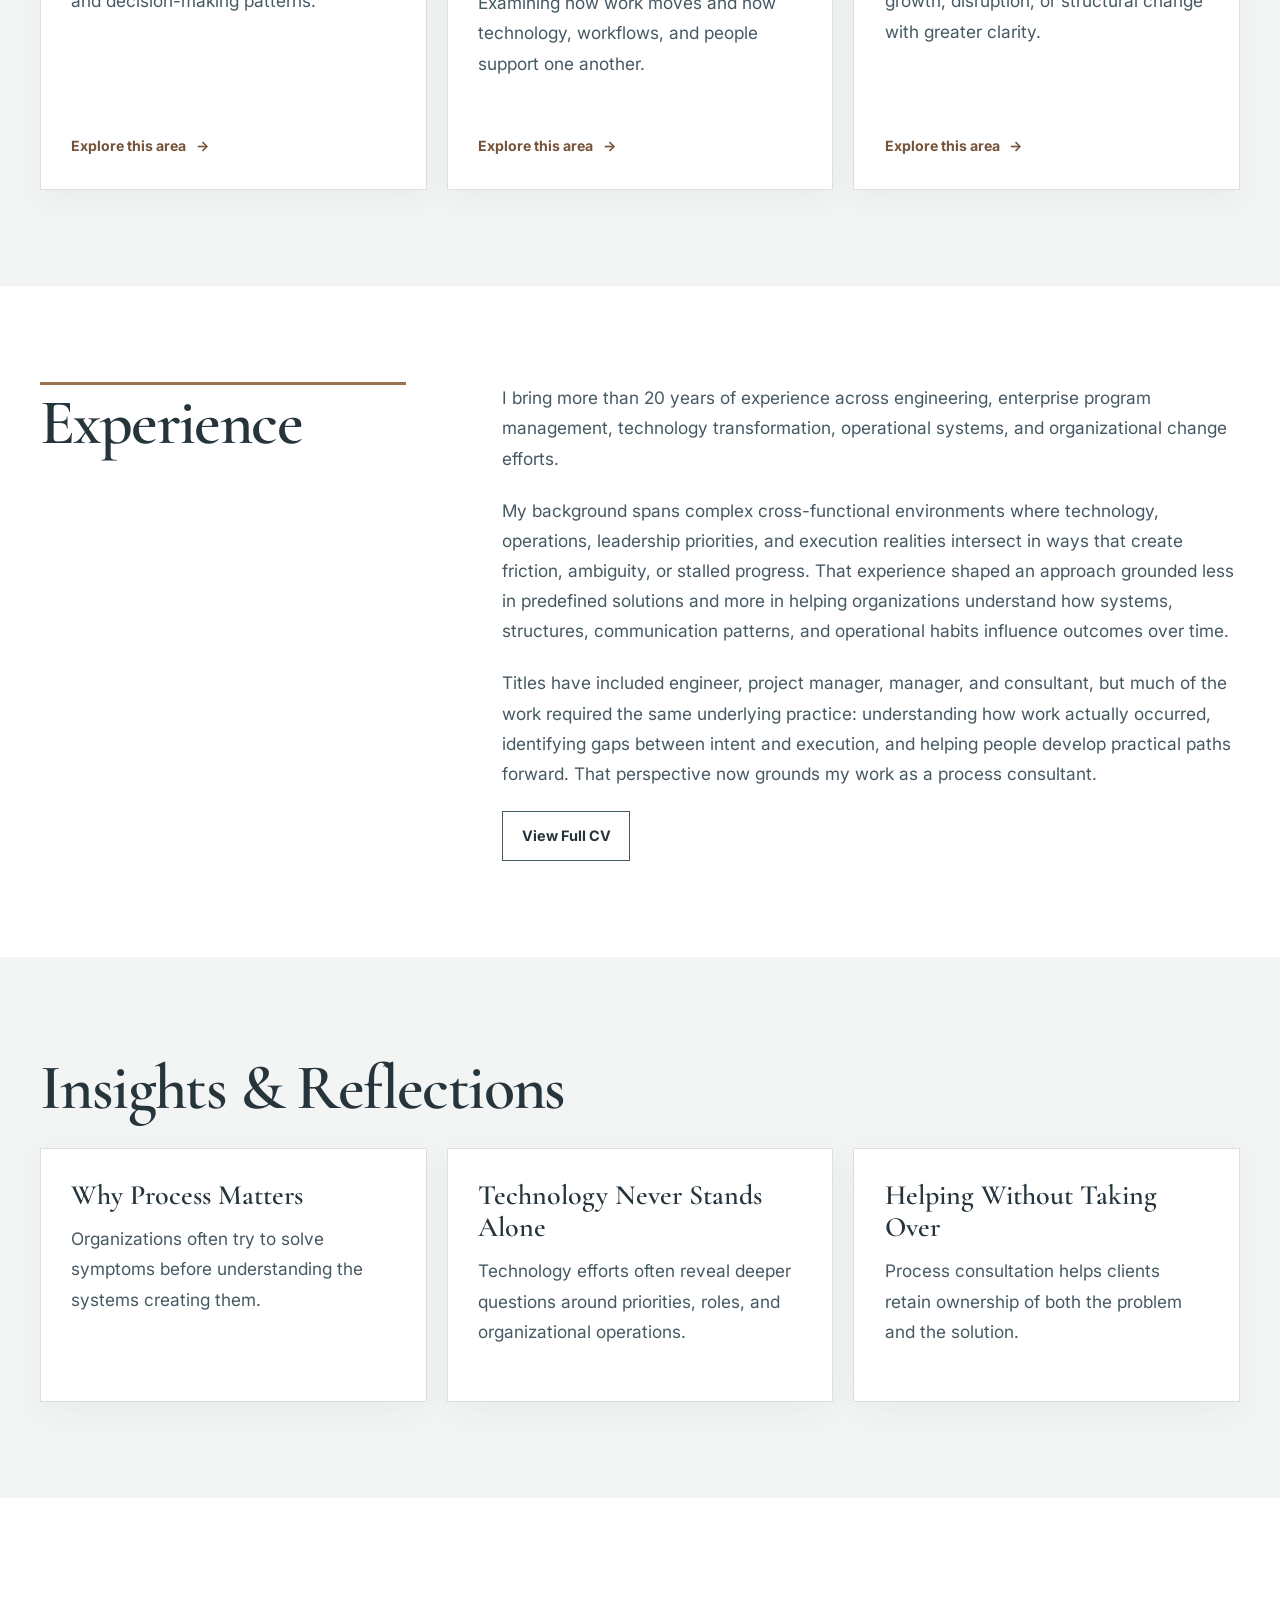
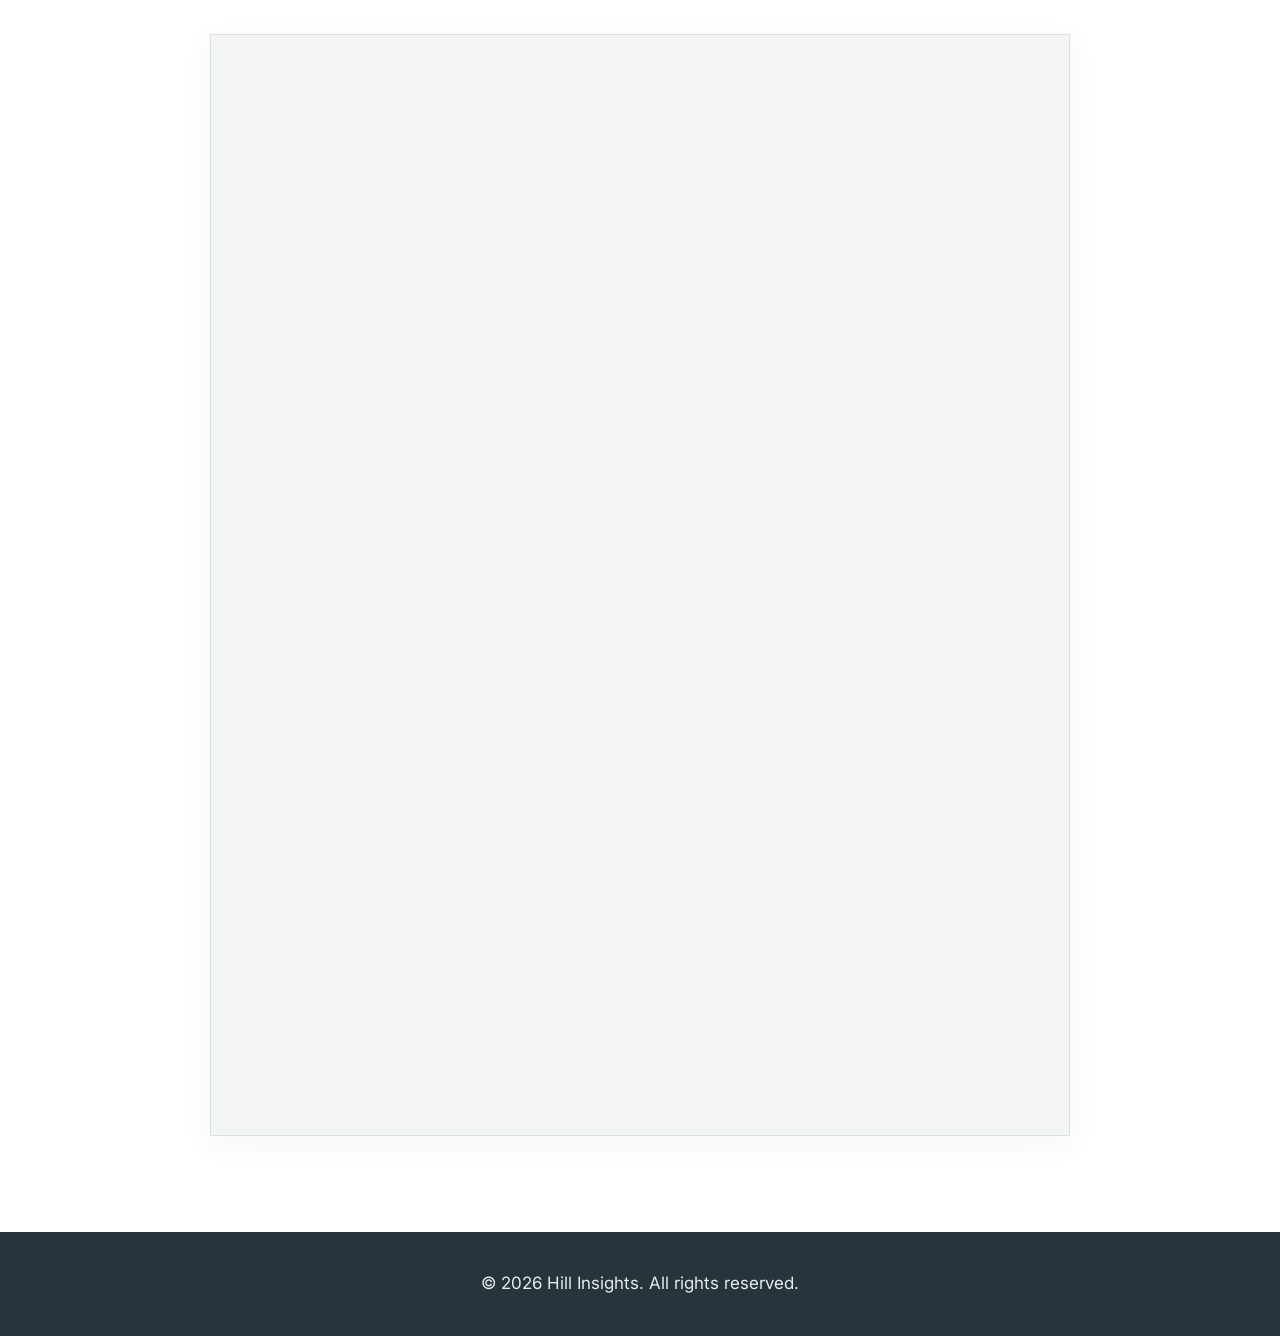
==== commit e5223bff: "Update index.html" ====
--- a/index.html
+++ b/index.html
@@ -137,7 +137,7 @@
             practical paths forward. That perspective now grounds my work
             as a process consultant.
           </p>
-            <a class="button secondary" href="cv.html">View Full CV</a>
+            <a class="button-secondary" href="cv.html">View Full CV</a>
           </div>
       </div>
     </section>
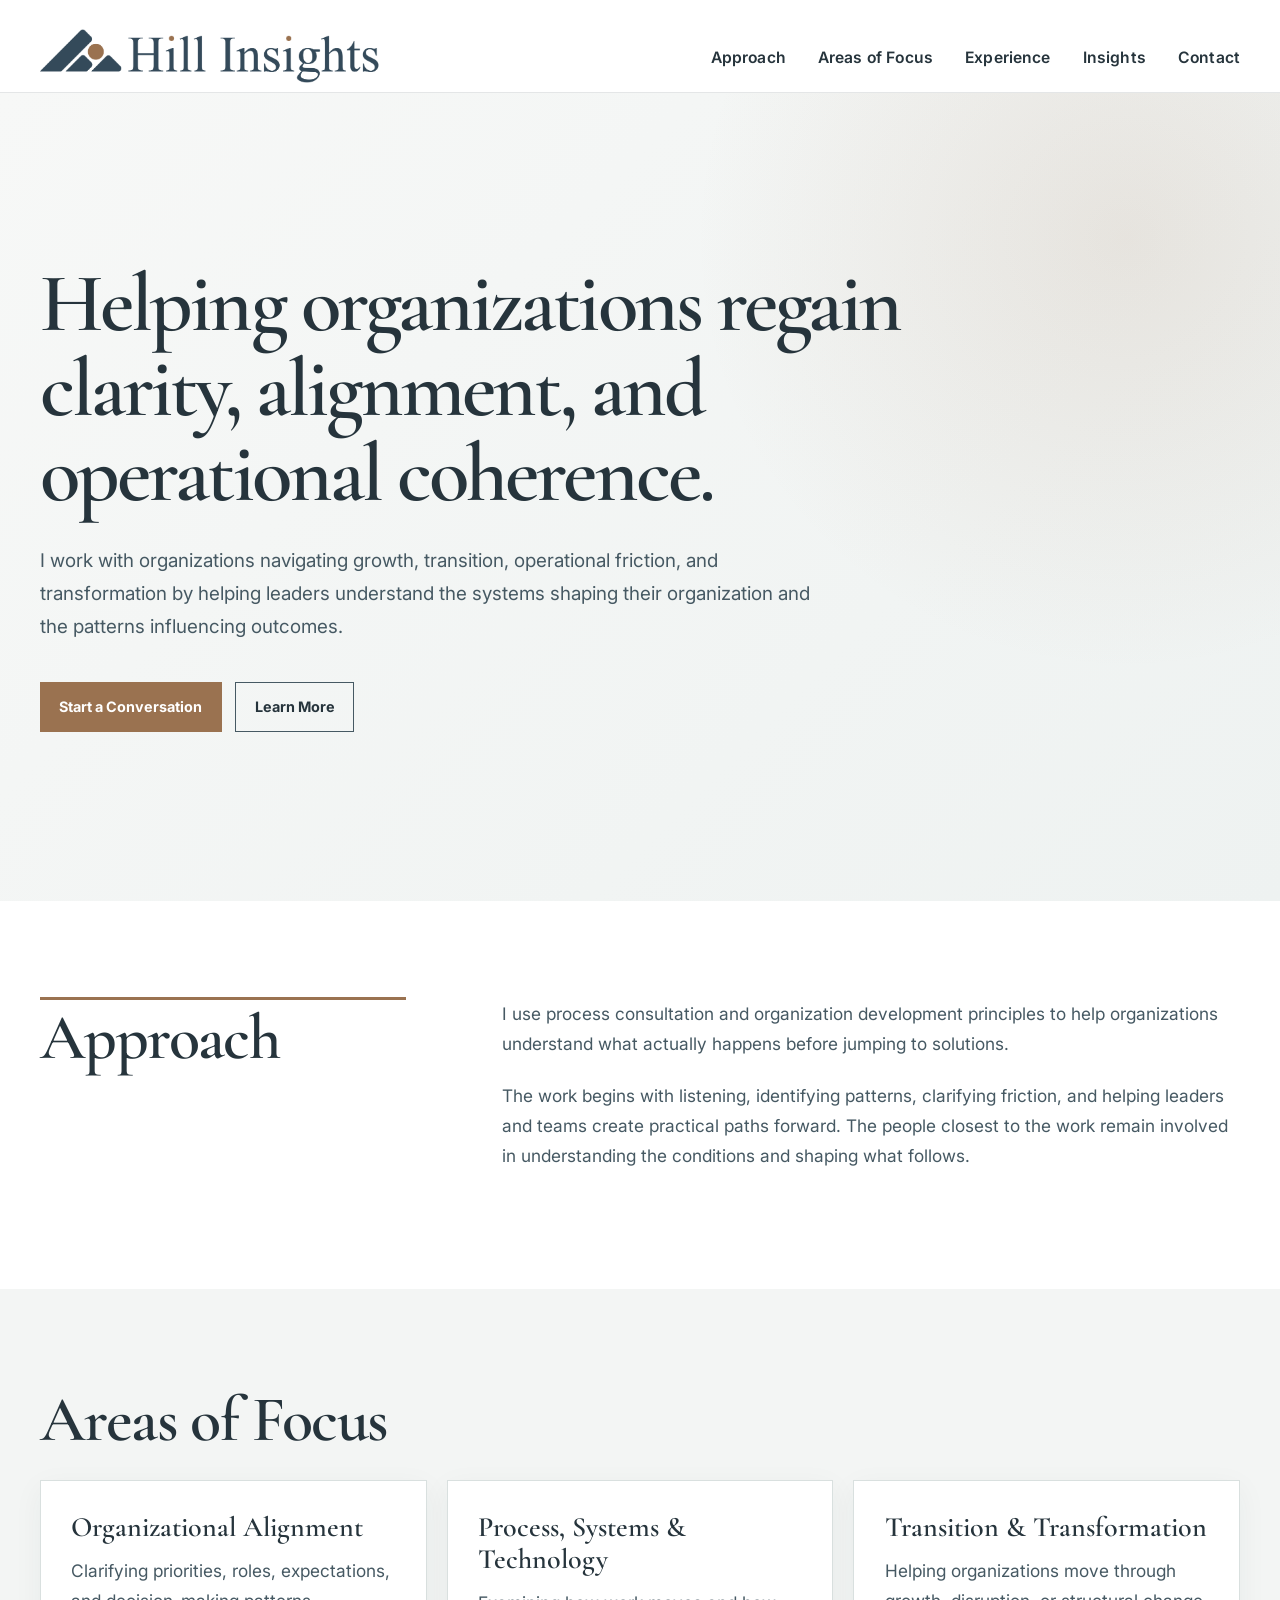
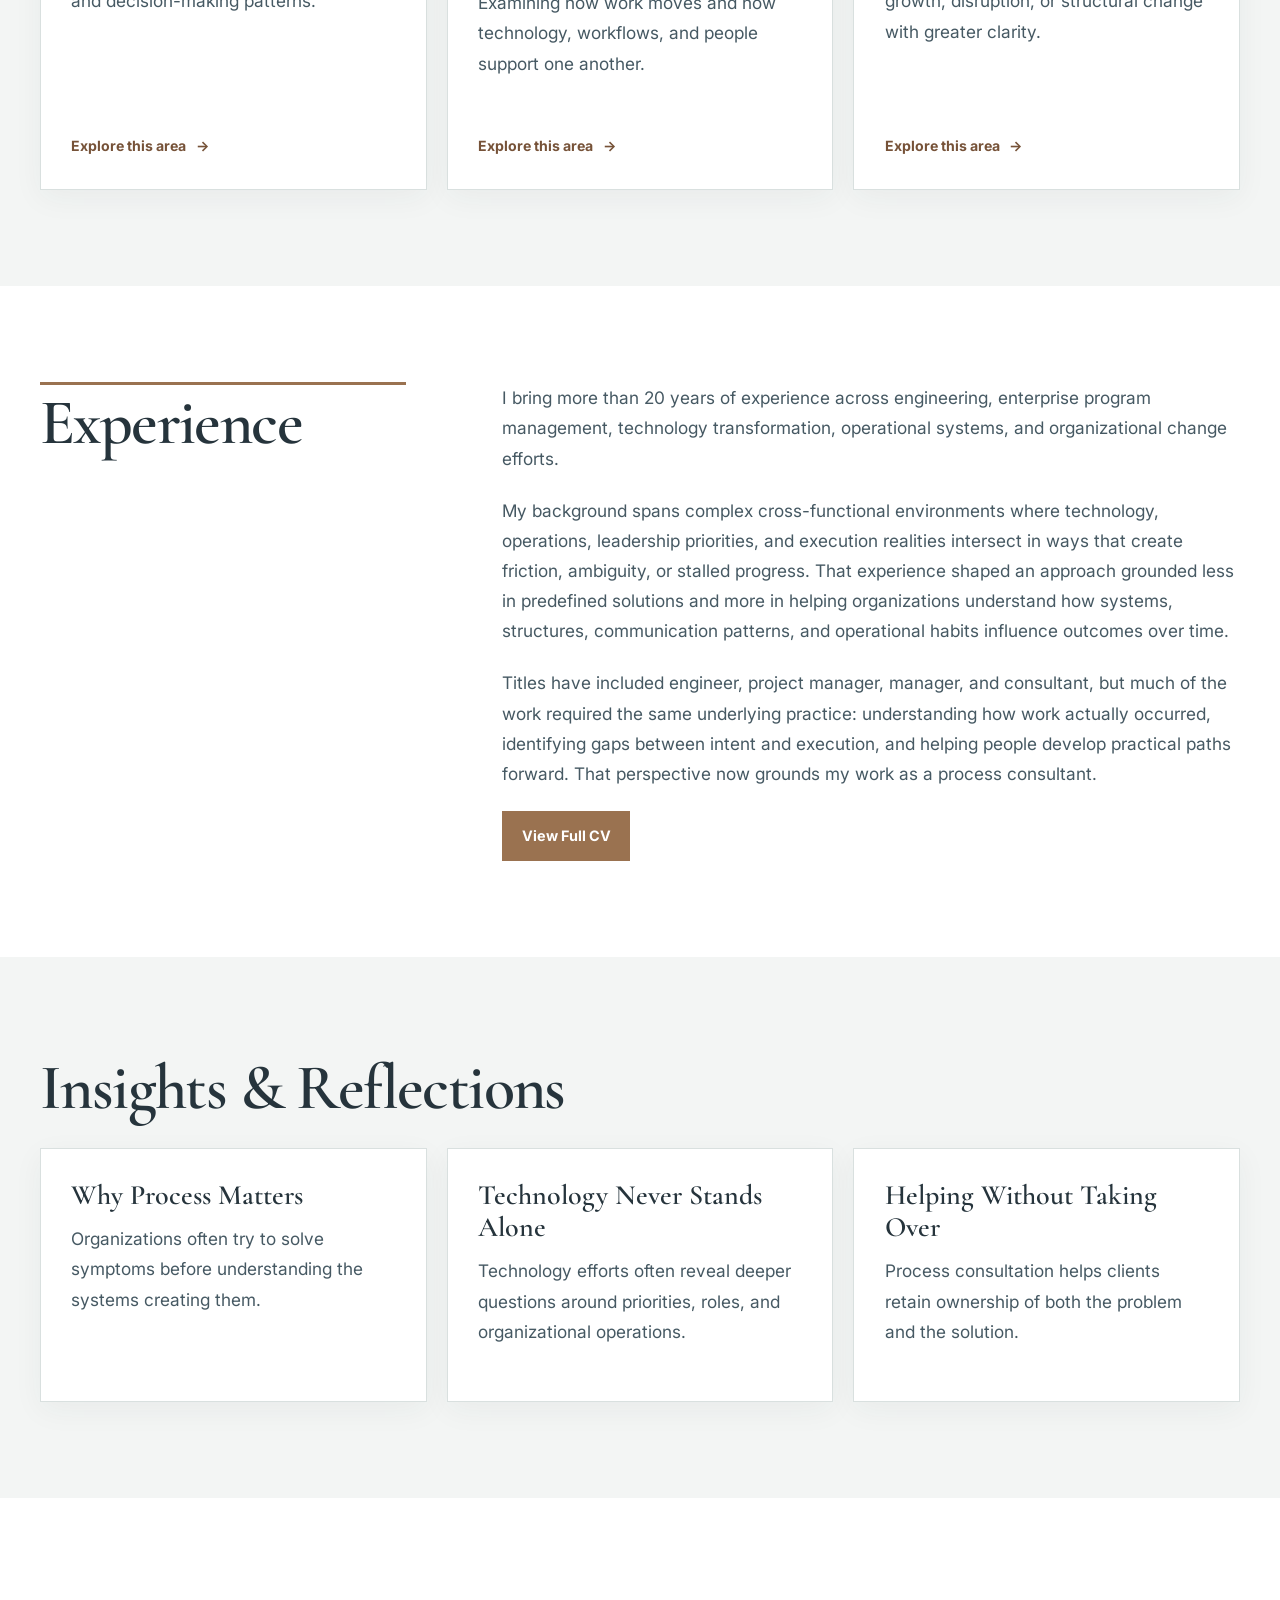
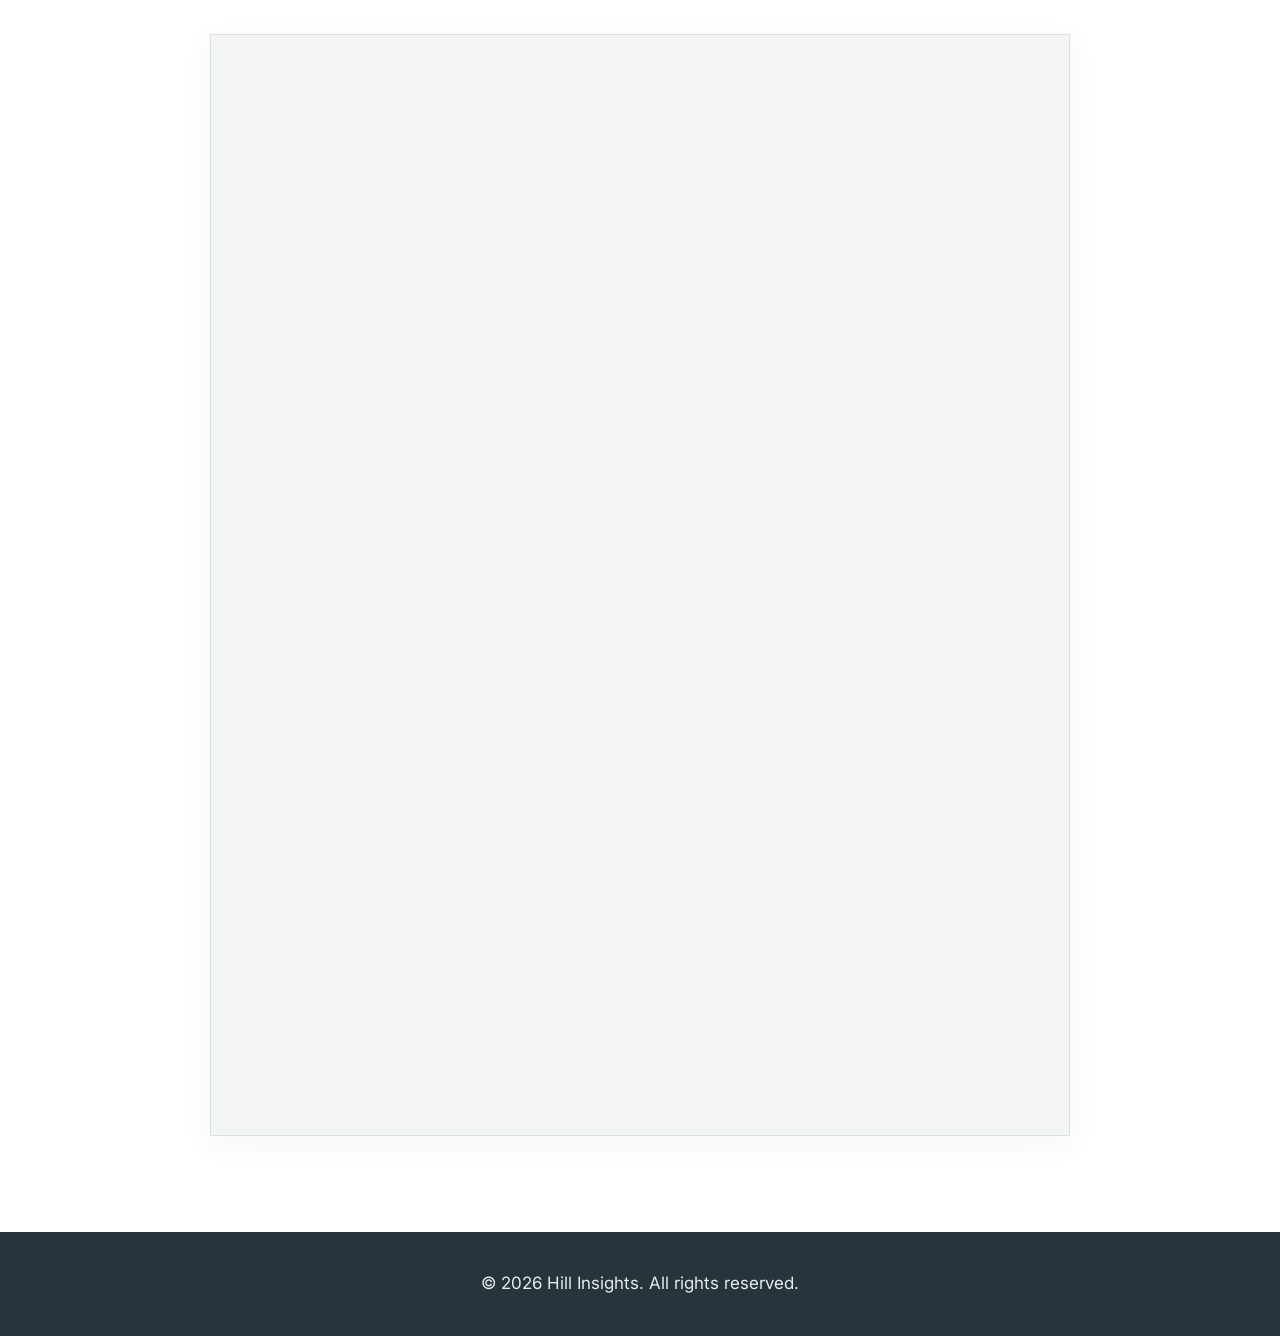
==== commit d611275c: "Update index.html" ====
--- a/index.html
+++ b/index.html
@@ -137,8 +137,7 @@
             practical paths forward. That perspective now grounds my work
             as a process consultant.
           </p>
-            <a class="button-secondary" href="cv.html">View Full CV</a>
-          </div>
+          <a href="cv.html" class="button-primary">View Full CV</a>
       </div>
     </section>
 
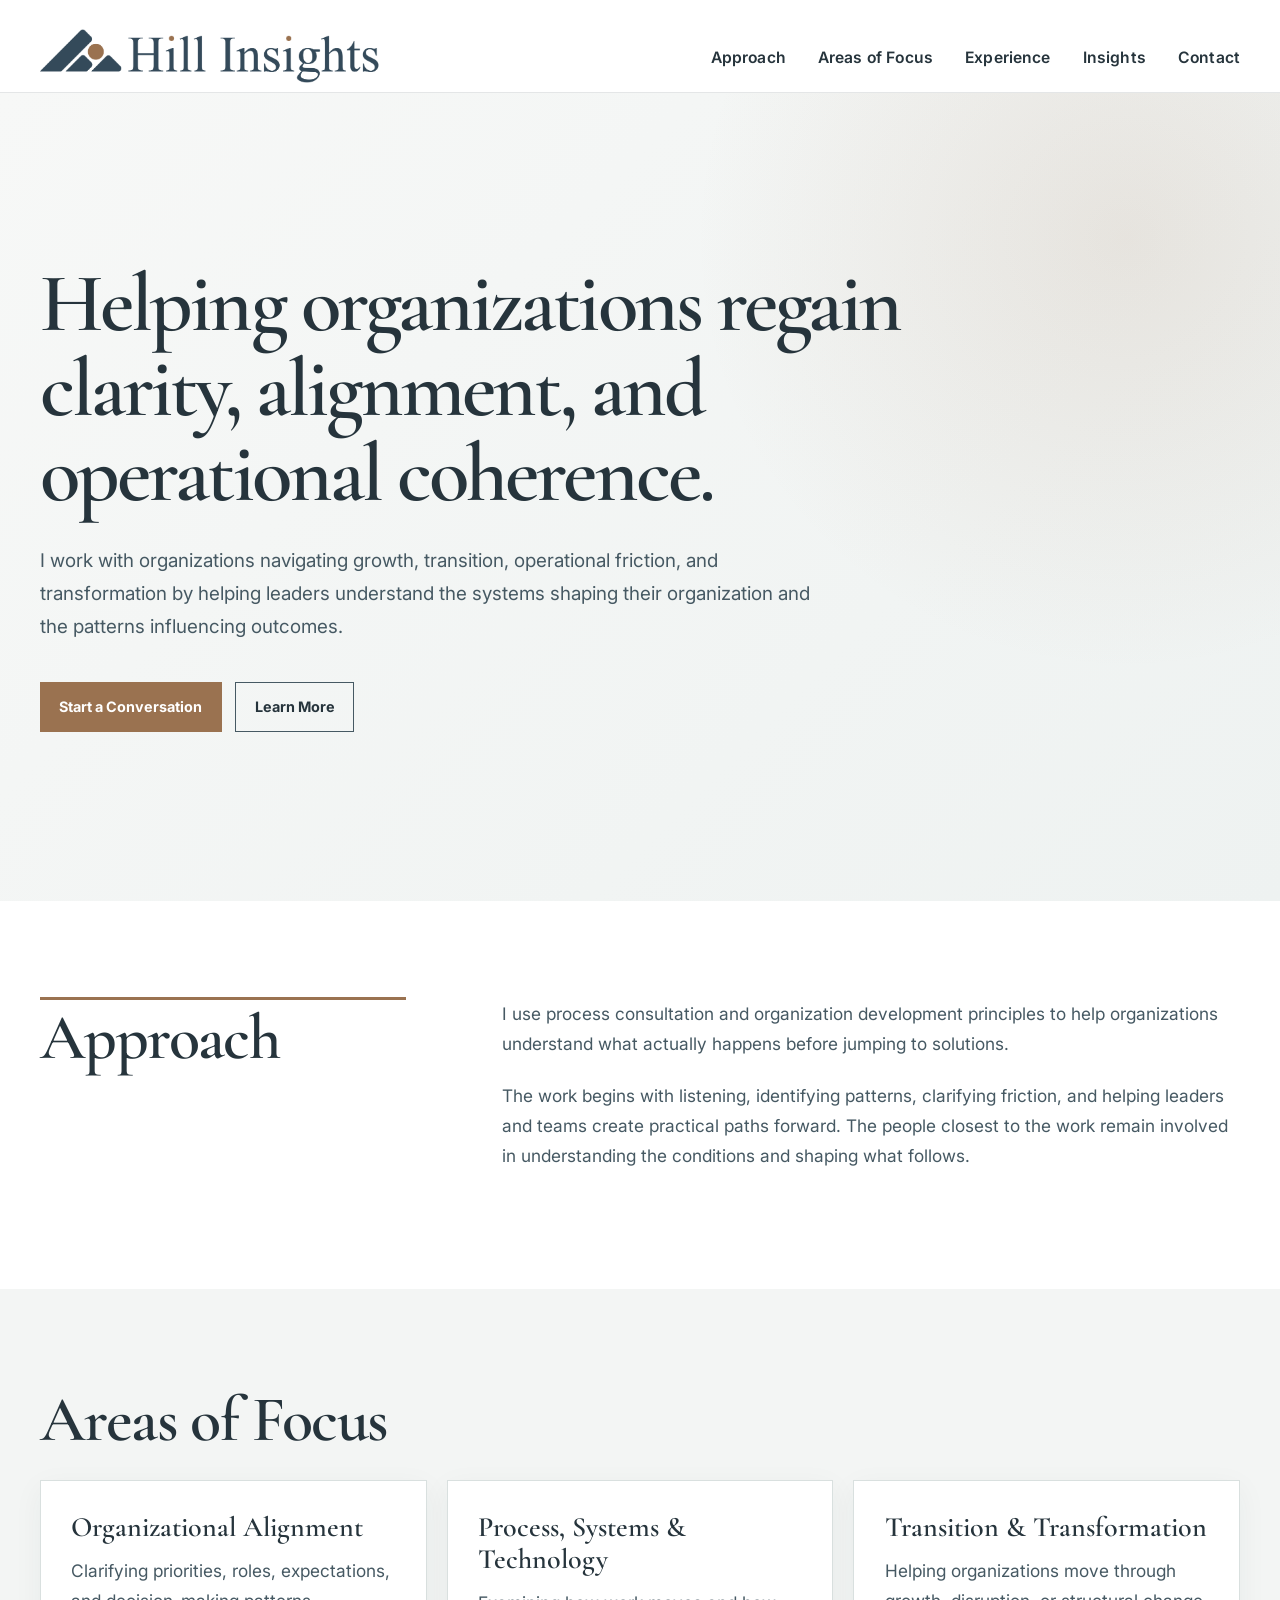
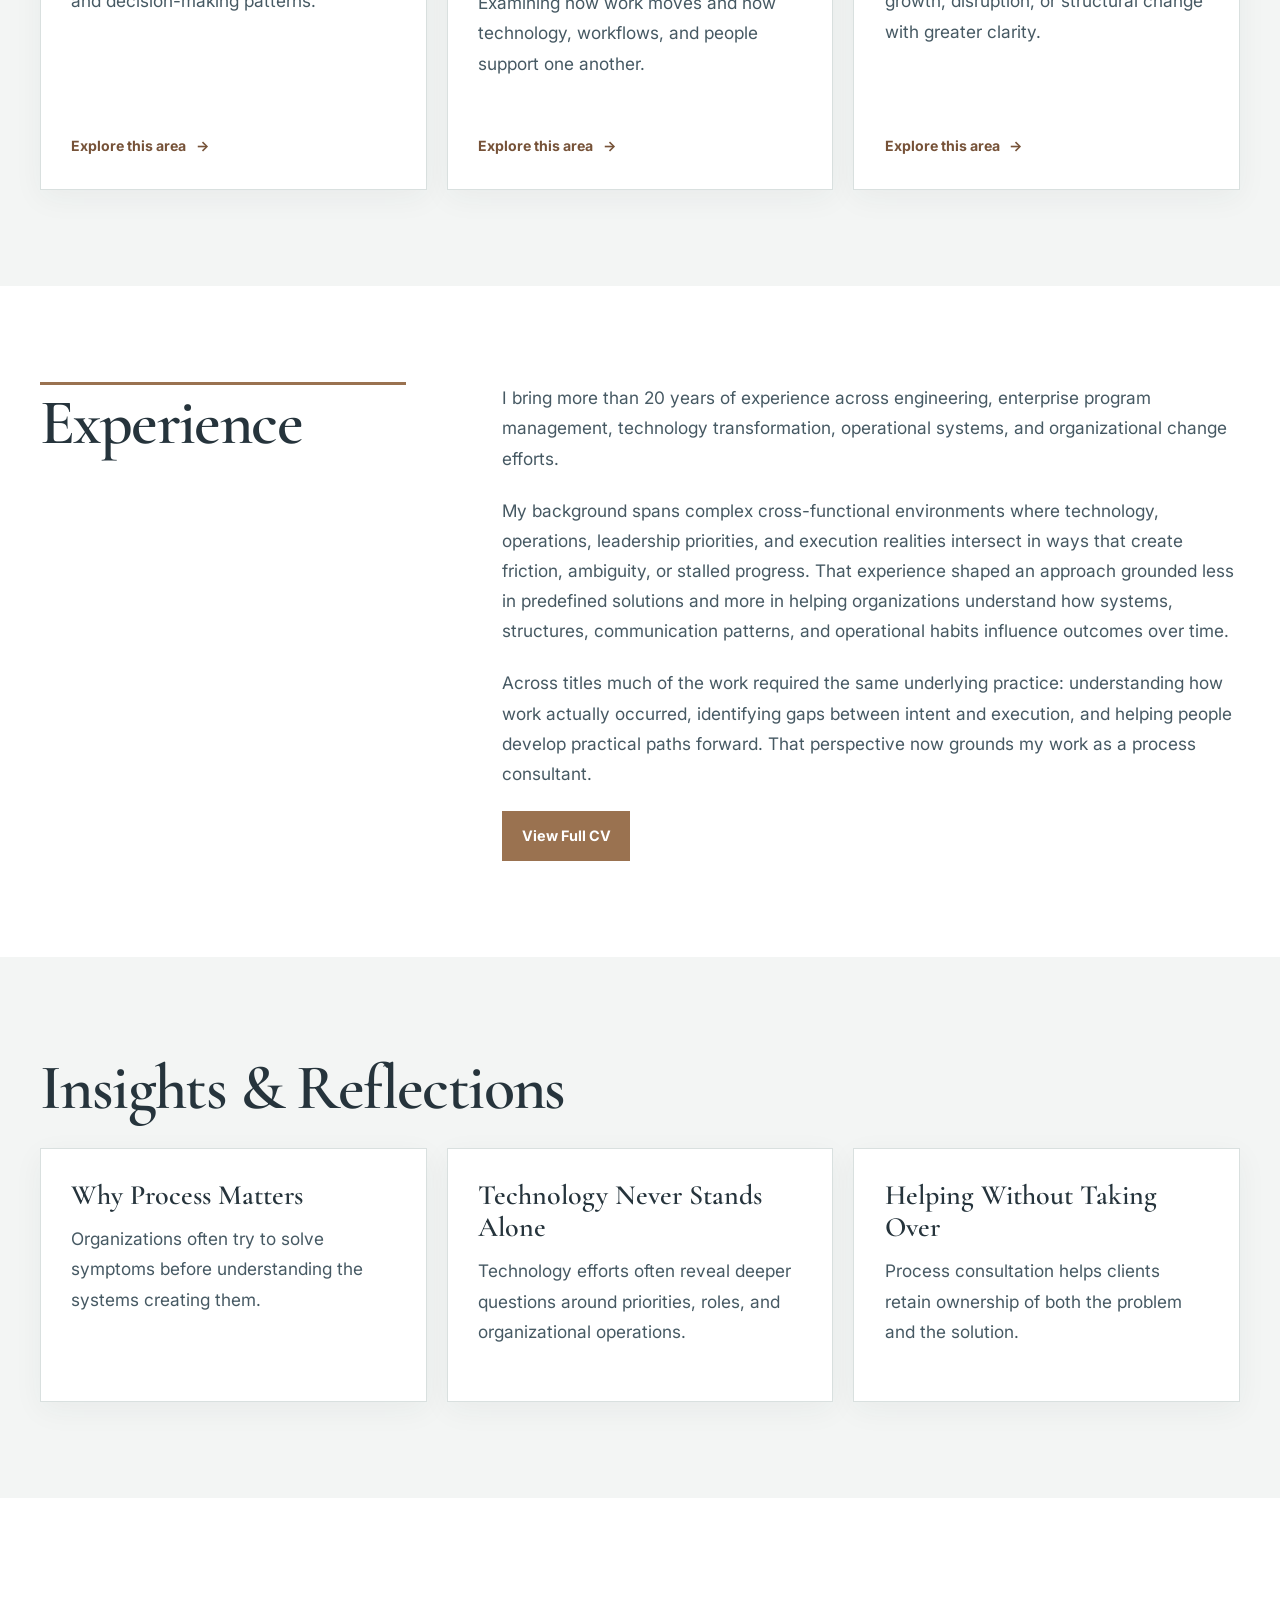
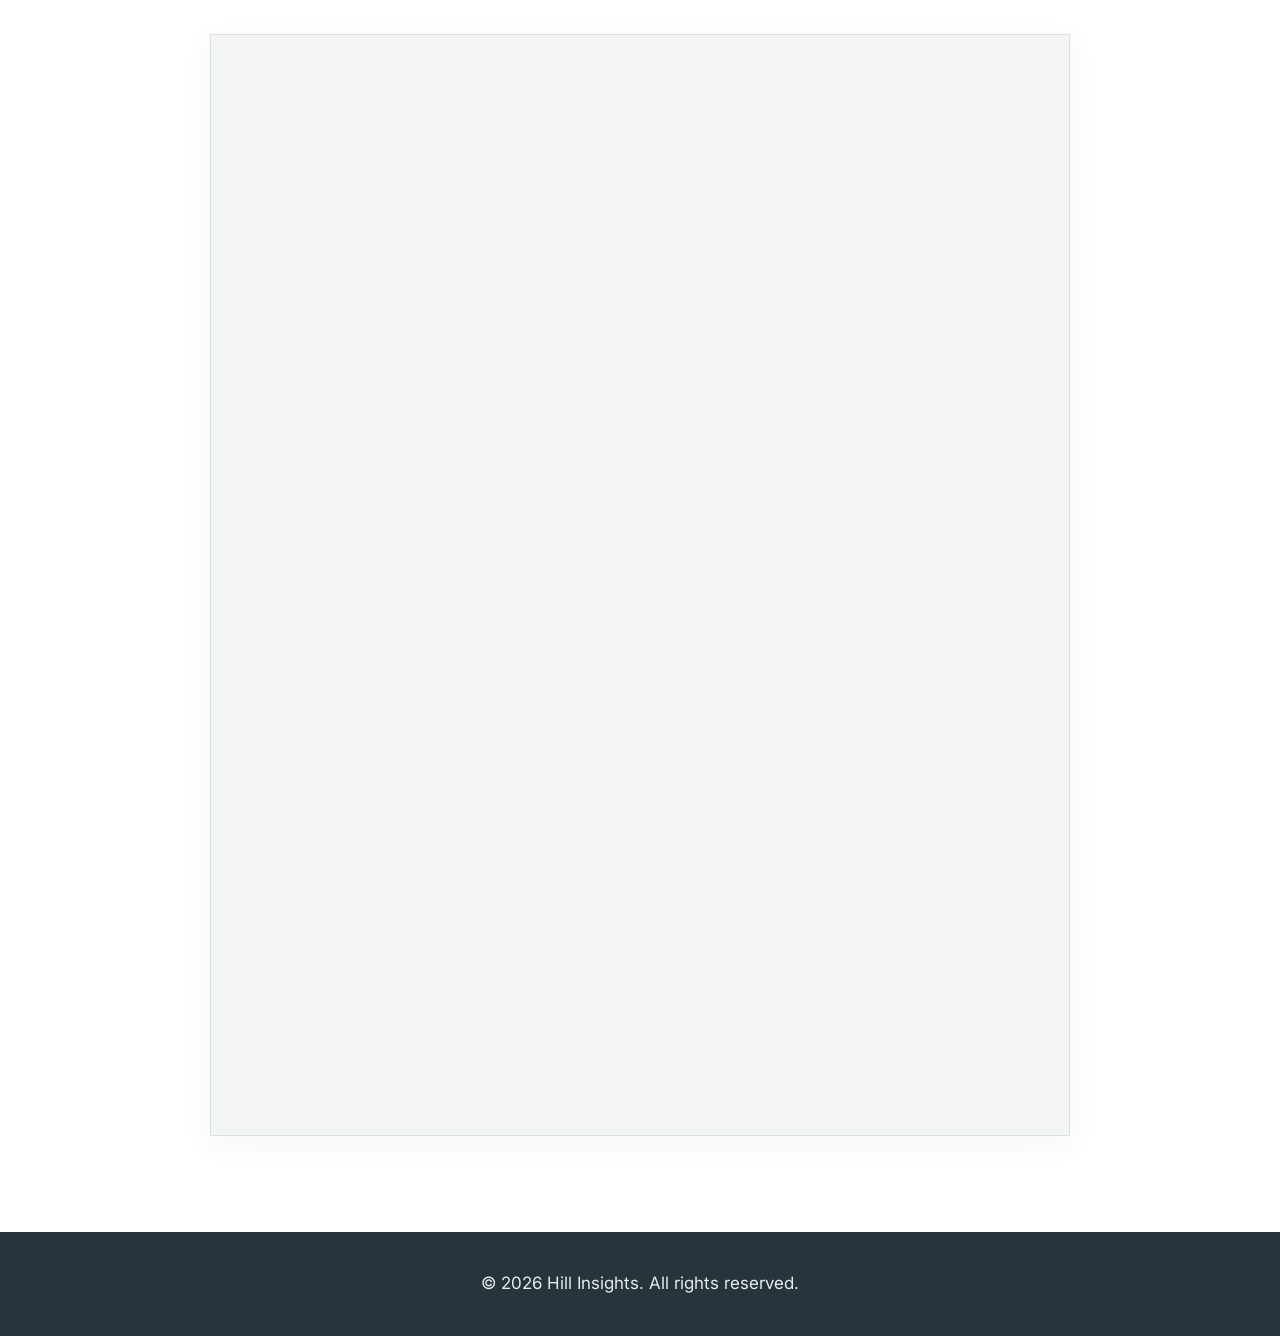
==== commit 09d28cd1: "Update index.html" ====
--- a/index.html
+++ b/index.html
@@ -131,9 +131,8 @@
             influence outcomes over time.
           </p>
           <p>
-            Titles have included engineer, project manager, manager, and consultant, but much
-            of the work required the same underlying practice: understanding how work actually
-            occurred, identifying gaps between intent and execution, and helping people develop
+            Across titles much of the work required the same underlying practice: understanding
+            how work actually occurred, identifying gaps between intent and execution, and helping people develop
             practical paths forward. That perspective now grounds my work
             as a process consultant.
           </p>
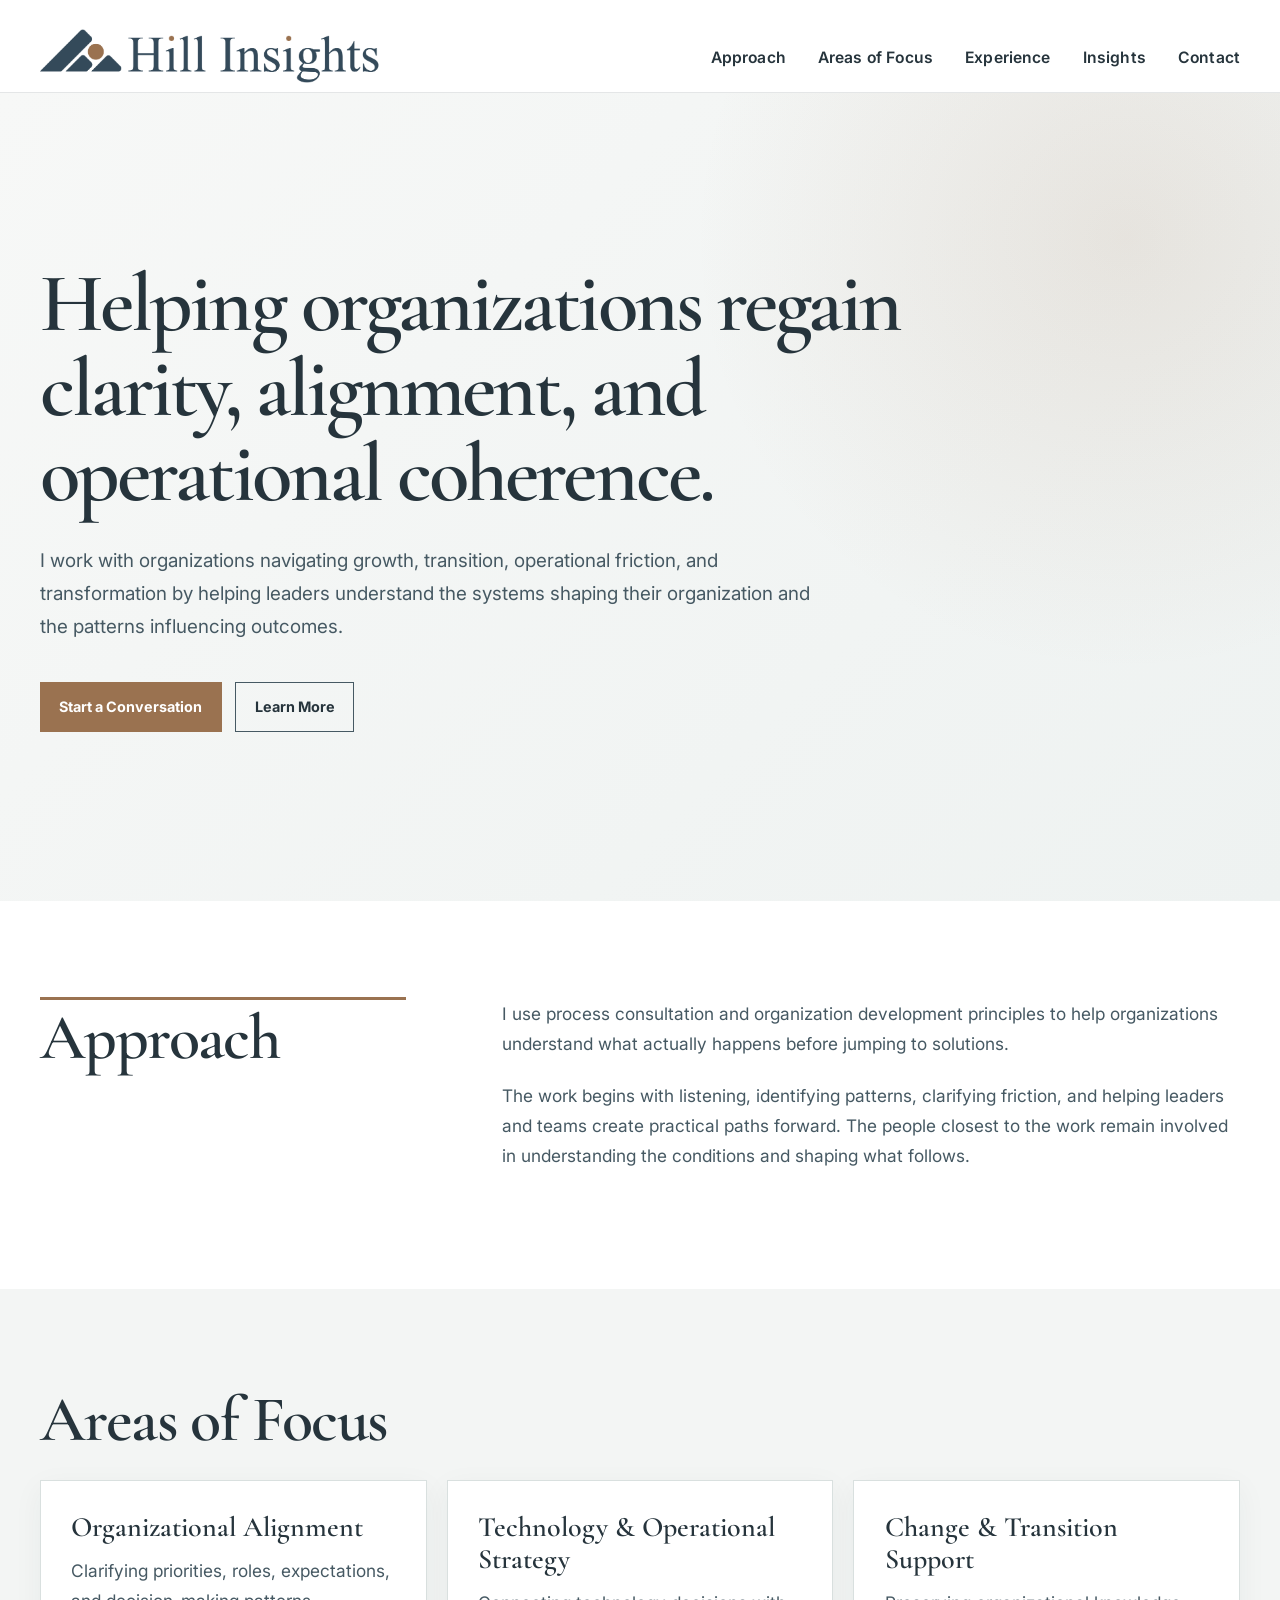
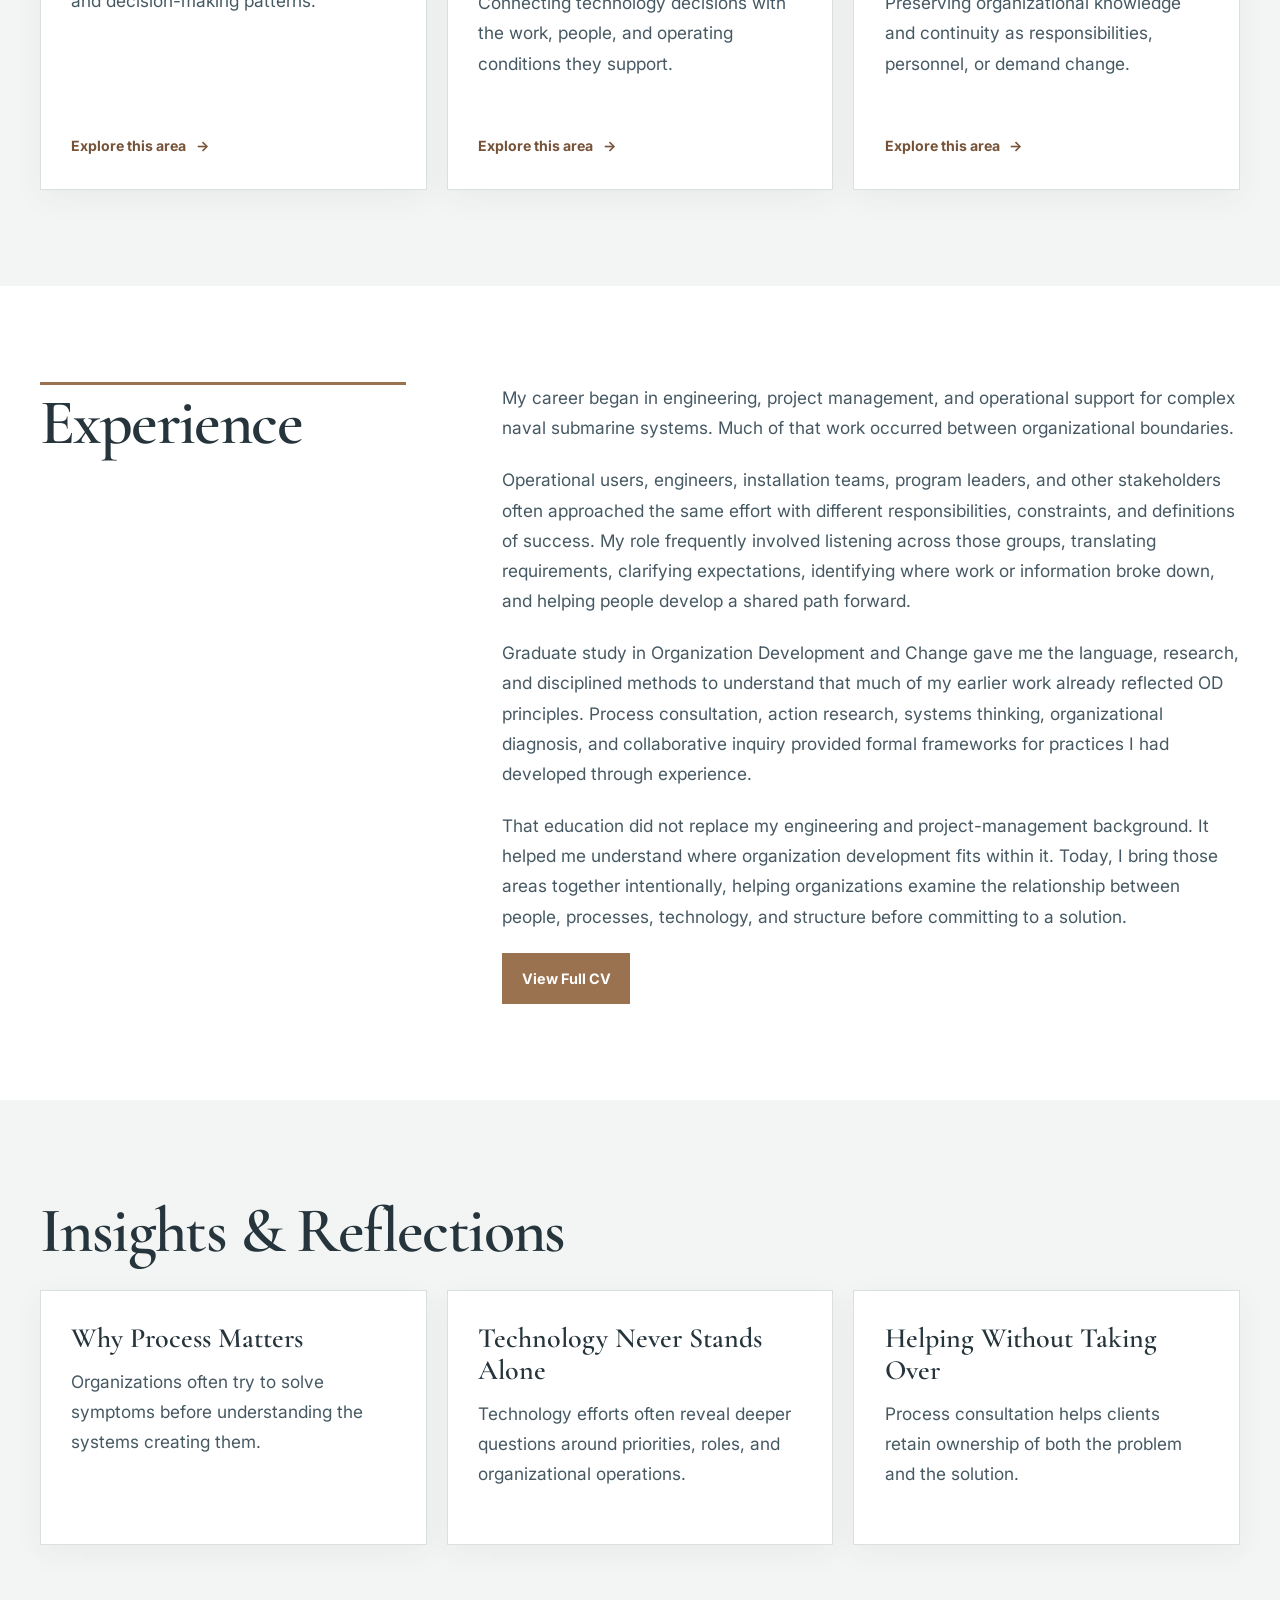
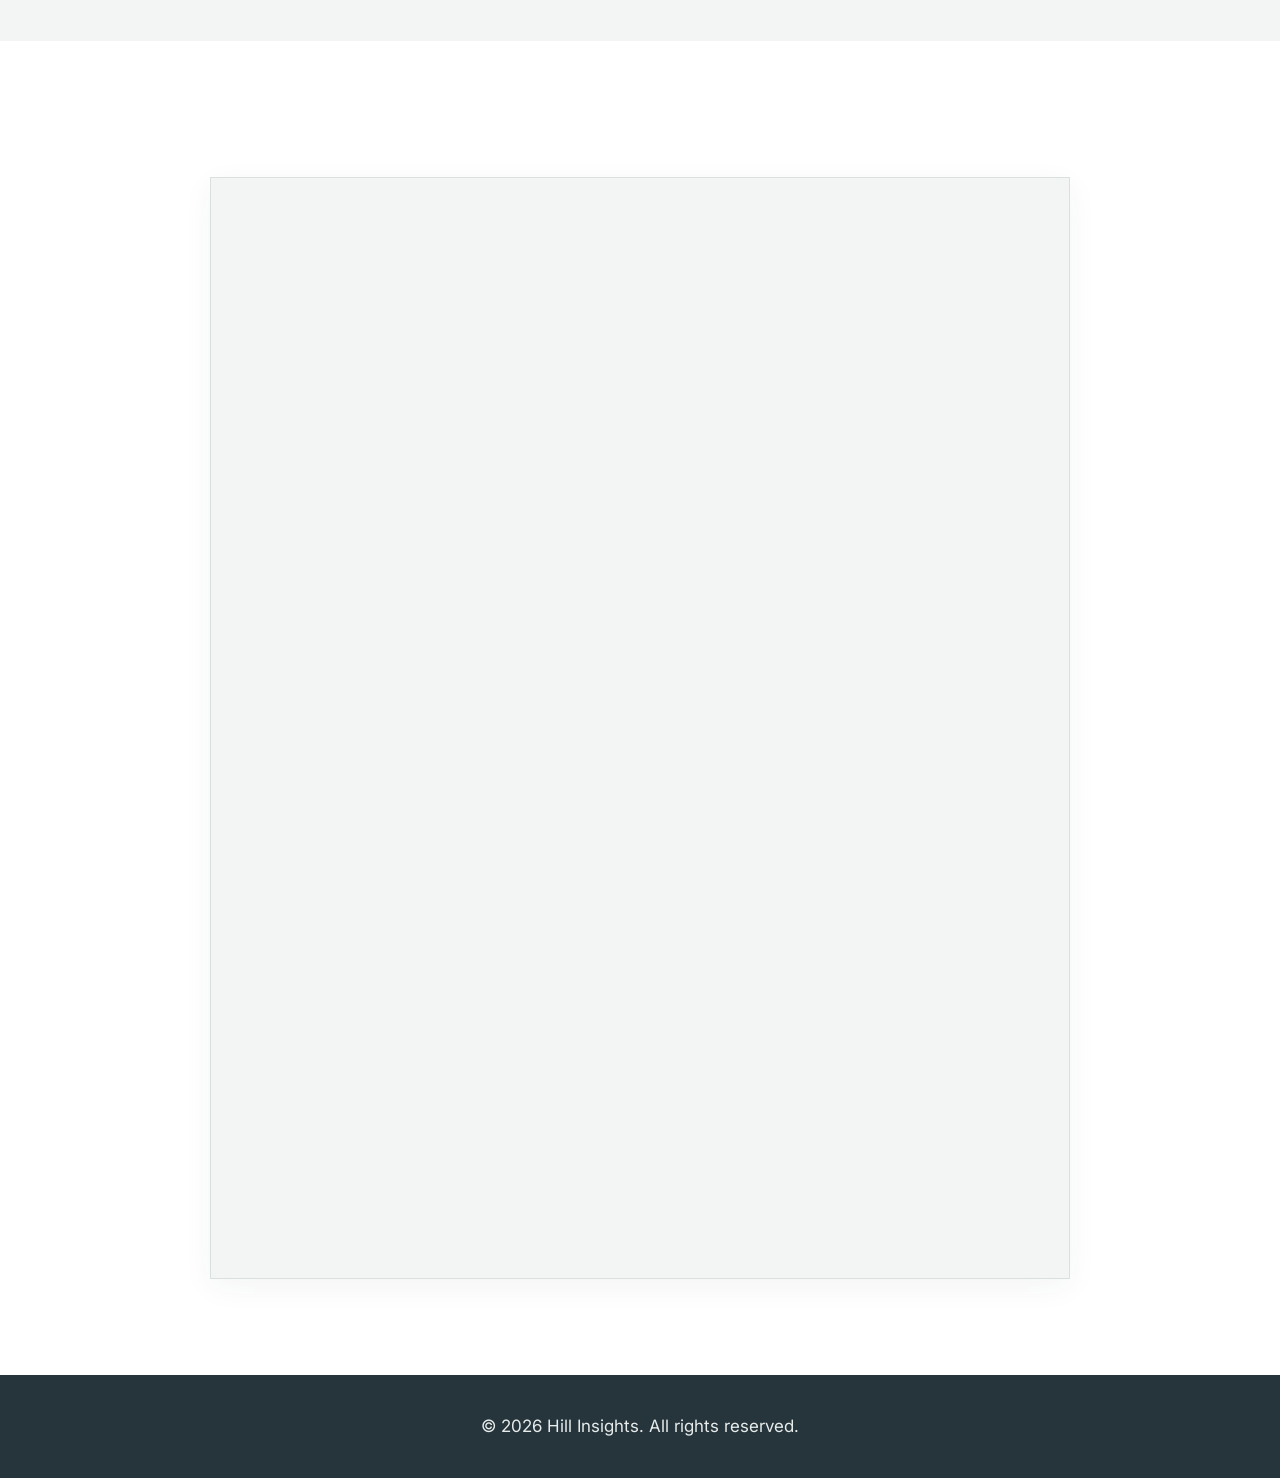
==== commit 331e6915: "Connect experience narrative to OD practice" ====
--- a/index.html
+++ b/index.html
@@ -89,20 +89,20 @@
             <span class="card-link">Explore this area <span aria-hidden="true">→</span></span>
           </a>
 
-          <a class="info-card focus-card" href="areas-of-focus.html#process-systems-technology">
-            <h3>Process, Systems & Technology</h3>
-            <p>
-              Examining how work moves and how technology,
-              workflows, and people support one another.
+          <a class="info-card focus-card" href="areas-of-focus.html#technology-operational-strategy">
+            <h3>Technology & Operational Strategy</h3>
+            <p>
+              Connecting technology decisions with the work,
+              people, and operating conditions they support.
             </p>
             <span class="card-link">Explore this area <span aria-hidden="true">→</span></span>
           </a>
 
-          <a class="info-card focus-card" href="areas-of-focus.html#transition-transformation">
-            <h3>Transition & Transformation</h3>
-            <p>
-              Helping organizations move through growth, disruption,
-              or structural change with greater clarity.
+          <a class="info-card focus-card" href="areas-of-focus.html#change-transition-support">
+            <h3>Change & Transition Support</h3>
+            <p>
+              Preserving organizational knowledge and continuity as
+              responsibilities, personnel, or demand change.
             </p>
             <span class="card-link">Explore this area <span aria-hidden="true">→</span></span>
           </a>
@@ -119,24 +119,32 @@
 
         <div class="editorial-copy">
           <p class="editorial-lede">
-            I bring more than 20 years of experience across engineering, enterprise
-            program management, technology transformation, operational systems, and organizational change efforts.
-          </p>
-          <p>
-            My background spans complex cross-functional environments where technology,
-            operations, leadership priorities, and execution realities intersect in ways
-            that create friction, ambiguity, or stalled progress. That experience shaped an
-            approach grounded less in predefined solutions and more in helping organizations
-            understand how systems, structures, communication patterns, and operational habits
-            influence outcomes over time.
-          </p>
-          <p>
-            Across titles much of the work required the same underlying practice: understanding
-            how work actually occurred, identifying gaps between intent and execution, and helping people develop
-            practical paths forward. That perspective now grounds my work
-            as a process consultant.
+            My career began in engineering, project management, and operational support
+            for complex naval submarine systems. Much of that work occurred between
+            organizational boundaries.
+          </p>
+          <p>
+            Operational users, engineers, installation teams, program leaders, and other
+            stakeholders often approached the same effort with different responsibilities,
+            constraints, and definitions of success. My role frequently involved listening
+            across those groups, translating requirements, clarifying expectations, identifying
+            where work or information broke down, and helping people develop a shared path forward.
+          </p>
+          <p>
+            Graduate study in Organization Development and Change gave me the language,
+            research, and disciplined methods to understand that much of my earlier work
+            already reflected OD principles. Process consultation, action research, systems
+            thinking, organizational diagnosis, and collaborative inquiry provided formal
+            frameworks for practices I had developed through experience.
+          </p>
+          <p>
+            That education did not replace my engineering and project-management background.
+            It helped me understand where organization development fits within it. Today, I bring
+            those areas together intentionally, helping organizations examine the relationship
+            between people, processes, technology, and structure before committing to a solution.
           </p>
           <a href="cv.html" class="button-primary">View Full CV</a>
+        </div>
       </div>
     </section>
 
